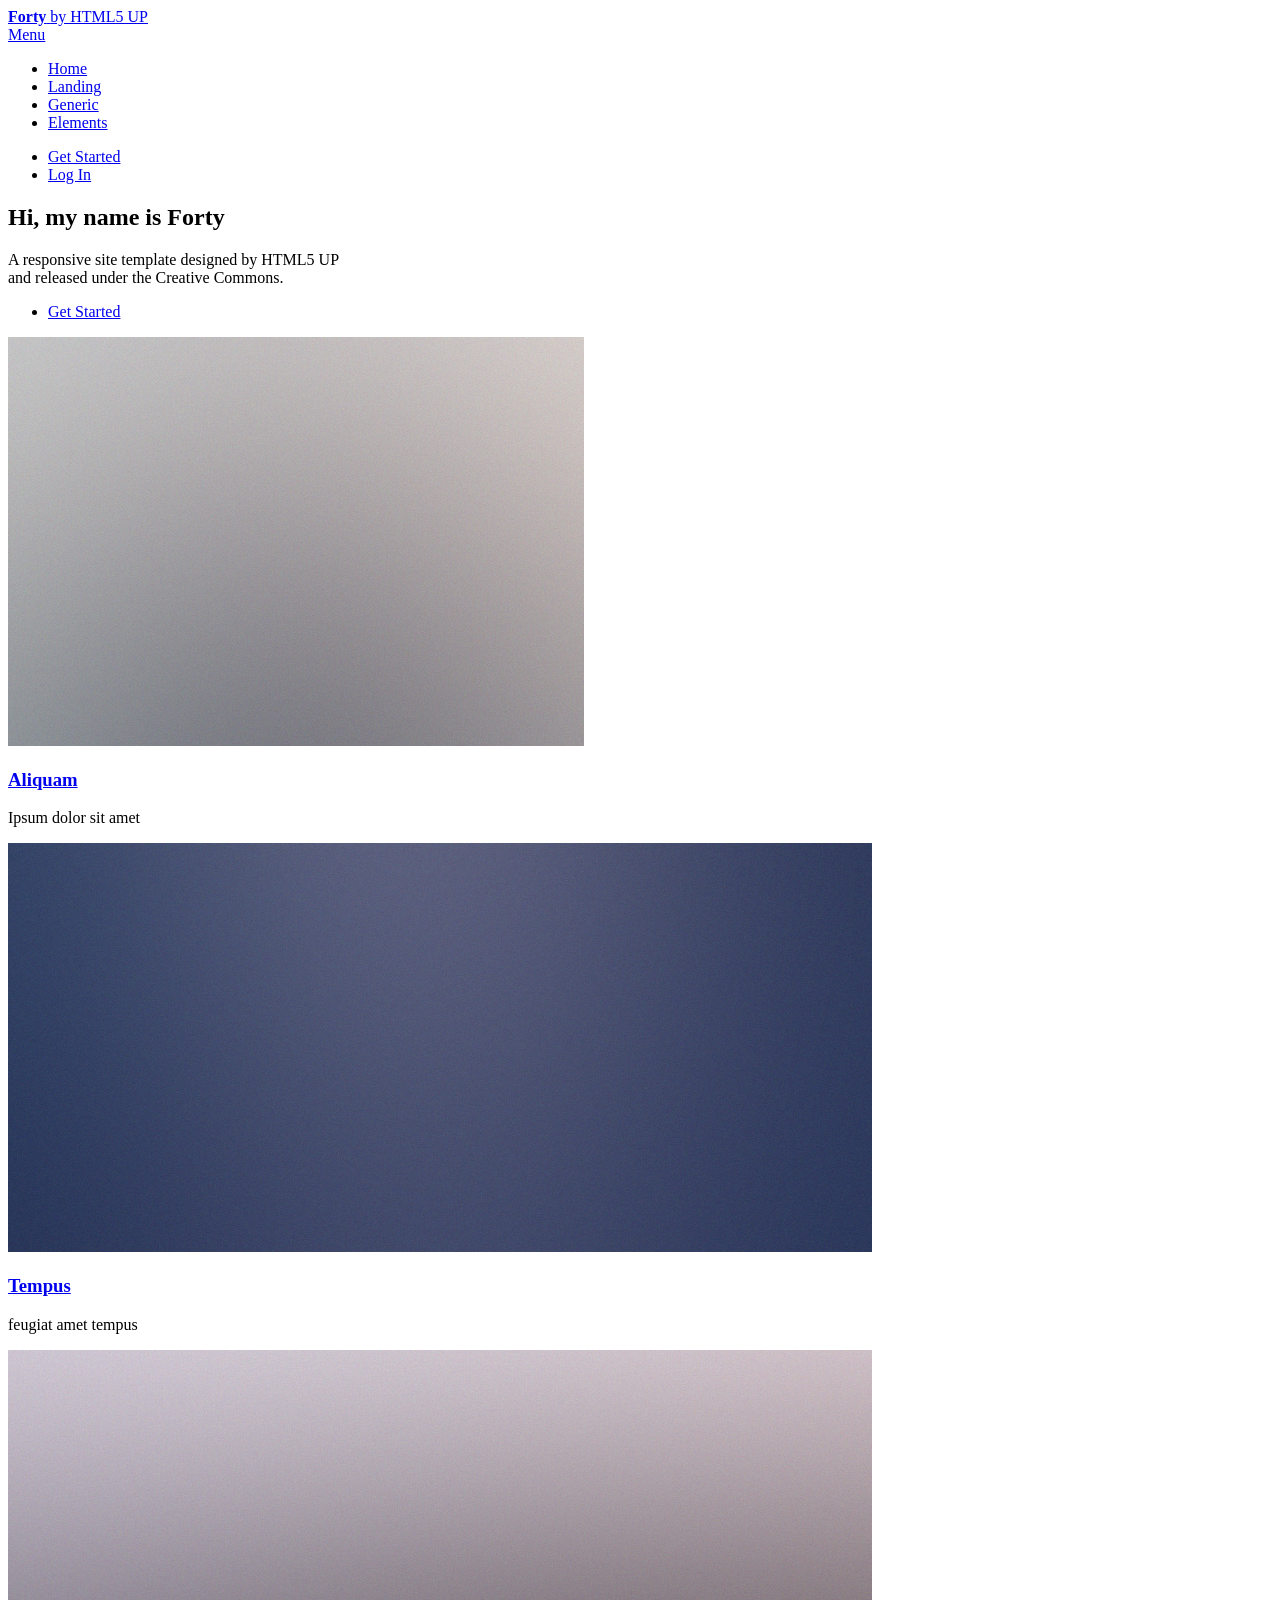
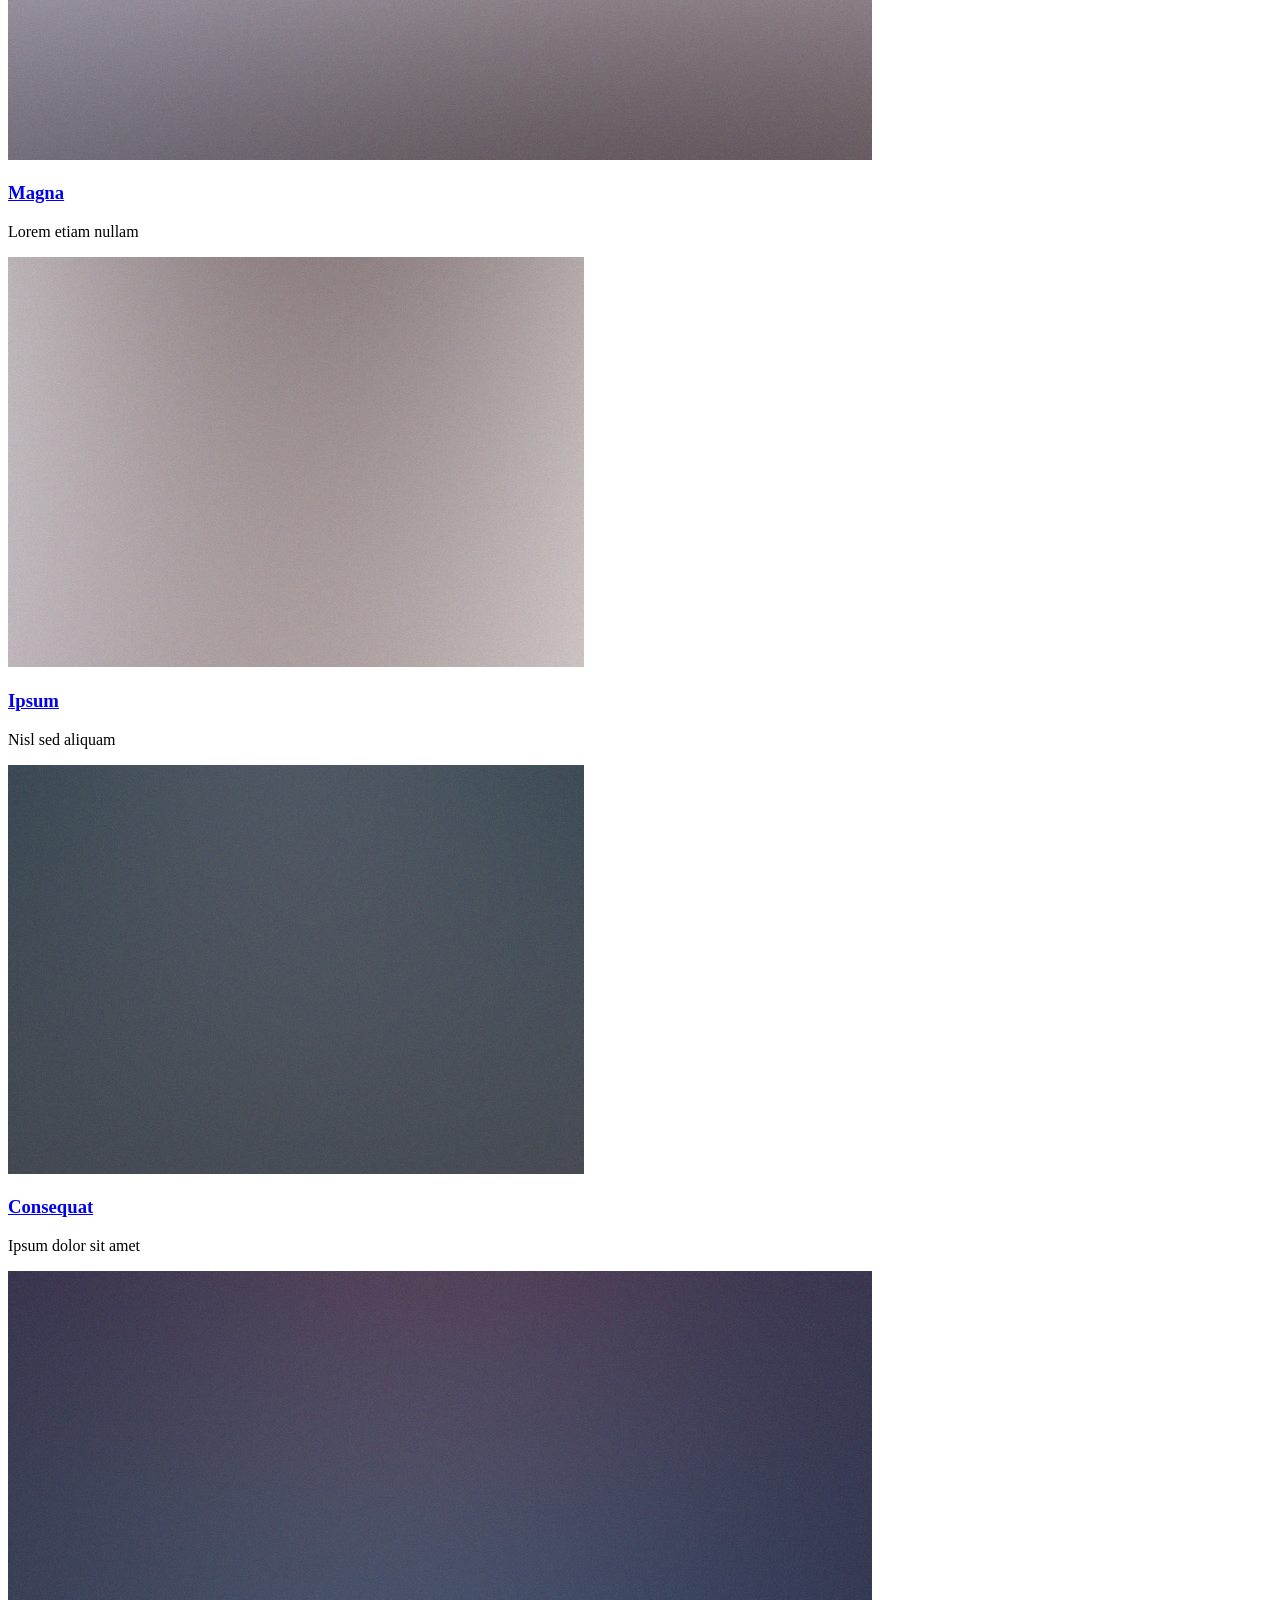
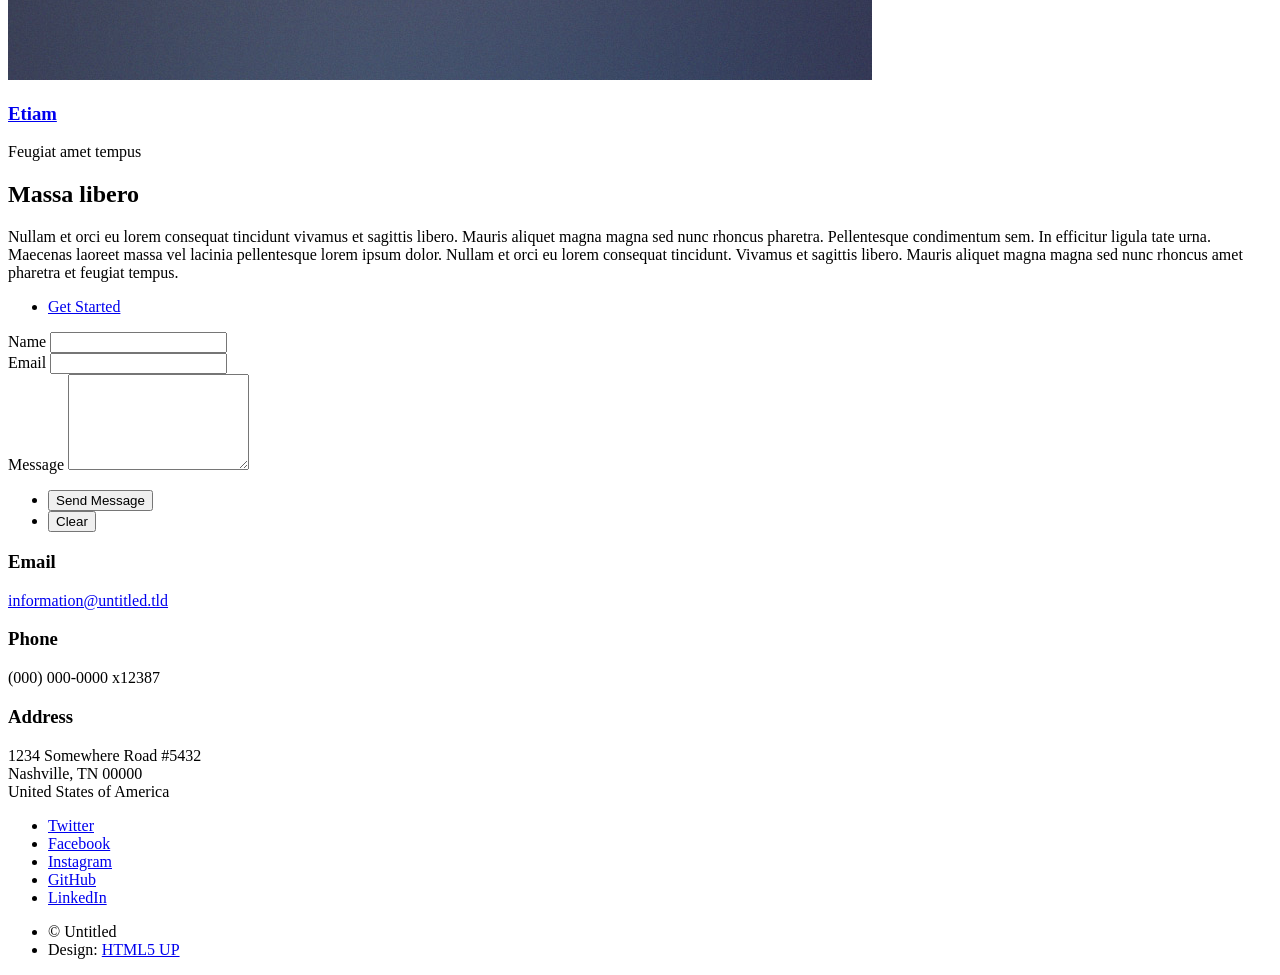
==== index.html @ 9be9d48a "first commit" ====
<!DOCTYPE HTML>
<!--
	Forty by HTML5 UP
	html5up.net | @ajlkn
	Free for personal and commercial use under the CCA 3.0 license (html5up.net/license)
-->
<html>
	<head>
		<title>Forty by HTML5 UP</title>
		<meta charset="utf-8" />
		<meta name="viewport" content="width=device-width, initial-scale=1, user-scalable=no" />
		<link rel="stylesheet" href="assets/css/main.css" />
		<noscript><link rel="stylesheet" href="assets/css/noscript.css" /></noscript>
	</head>
	<body class="is-preload">

		<!-- Wrapper -->
			<div id="wrapper">

				<!-- Header -->
					<header id="header" class="alt">
						<a href="index.html" class="logo"><strong>Forty</strong> <span>by HTML5 UP</span></a>
						<nav>
							<a href="#menu">Menu</a>
						</nav>
					</header>

				<!-- Menu -->
					<nav id="menu">
						<ul class="links">
							<li><a href="index.html">Home</a></li>
							<li><a href="landing.html">Landing</a></li>
							<li><a href="generic.html">Generic</a></li>
							<li><a href="elements.html">Elements</a></li>
						</ul>
						<ul class="actions stacked">
							<li><a href="#" class="button primary fit">Get Started</a></li>
							<li><a href="#" class="button fit">Log In</a></li>
						</ul>
					</nav>

				<!-- Banner -->
					<section id="banner" class="major">
						<div class="inner">
							<header class="major">
								<h1>Hi, my name is Forty</h1>
							</header>
							<div class="content">
								<p>A responsive site template designed by HTML5 UP<br />
								and released under the Creative Commons.</p>
								<ul class="actions">
									<li><a href="#one" class="button next scrolly">Get Started</a></li>
								</ul>
							</div>
						</div>
					</section>

				<!-- Main -->
					<div id="main">

						<!-- One -->
							<section id="one" class="tiles">
								<article>
									<span class="image">
										<img src="images/pic01.jpg" alt="" />
									</span>
									<header class="major">
										<h3><a href="landing.html" class="link">Aliquam</a></h3>
										<p>Ipsum dolor sit amet</p>
									</header>
								</article>
								<article>
									<span class="image">
										<img src="images/pic02.jpg" alt="" />
									</span>
									<header class="major">
										<h3><a href="landing.html" class="link">Tempus</a></h3>
										<p>feugiat amet tempus</p>
									</header>
								</article>
								<article>
									<span class="image">
										<img src="images/pic03.jpg" alt="" />
									</span>
									<header class="major">
										<h3><a href="landing.html" class="link">Magna</a></h3>
										<p>Lorem etiam nullam</p>
									</header>
								</article>
								<article>
									<span class="image">
										<img src="images/pic04.jpg" alt="" />
									</span>
									<header class="major">
										<h3><a href="landing.html" class="link">Ipsum</a></h3>
										<p>Nisl sed aliquam</p>
									</header>
								</article>
								<article>
									<span class="image">
										<img src="images/pic05.jpg" alt="" />
									</span>
									<header class="major">
										<h3><a href="landing.html" class="link">Consequat</a></h3>
										<p>Ipsum dolor sit amet</p>
									</header>
								</article>
								<article>
									<span class="image">
										<img src="images/pic06.jpg" alt="" />
									</span>
									<header class="major">
										<h3><a href="landing.html" class="link">Etiam</a></h3>
										<p>Feugiat amet tempus</p>
									</header>
								</article>
							</section>

						<!-- Two -->
							<section id="two">
								<div class="inner">
									<header class="major">
										<h2>Massa libero</h2>
									</header>
									<p>Nullam et orci eu lorem consequat tincidunt vivamus et sagittis libero. Mauris aliquet magna magna sed nunc rhoncus pharetra. Pellentesque condimentum sem. In efficitur ligula tate urna. Maecenas laoreet massa vel lacinia pellentesque lorem ipsum dolor. Nullam et orci eu lorem consequat tincidunt. Vivamus et sagittis libero. Mauris aliquet magna magna sed nunc rhoncus amet pharetra et feugiat tempus.</p>
									<ul class="actions">
										<li><a href="landing.html" class="button next">Get Started</a></li>
									</ul>
								</div>
							</section>

					</div>

				<!-- Contact -->
					<section id="contact">
						<div class="inner">
							<section>
								<form method="post" action="#">
									<div class="fields">
										<div class="field half">
											<label for="name">Name</label>
											<input type="text" name="name" id="name" />
										</div>
										<div class="field half">
											<label for="email">Email</label>
											<input type="text" name="email" id="email" />
										</div>
										<div class="field">
											<label for="message">Message</label>
											<textarea name="message" id="message" rows="6"></textarea>
										</div>
									</div>
									<ul class="actions">
										<li><input type="submit" value="Send Message" class="primary" /></li>
										<li><input type="reset" value="Clear" /></li>
									</ul>
								</form>
							</section>
							<section class="split">
								<section>
									<div class="contact-method">
										<span class="icon solid alt fa-envelope"></span>
										<h3>Email</h3>
										<a href="#">information@untitled.tld</a>
									</div>
								</section>
								<section>
									<div class="contact-method">
										<span class="icon solid alt fa-phone"></span>
										<h3>Phone</h3>
										<span>(000) 000-0000 x12387</span>
									</div>
								</section>
								<section>
									<div class="contact-method">
										<span class="icon solid alt fa-home"></span>
										<h3>Address</h3>
										<span>1234 Somewhere Road #5432<br />
										Nashville, TN 00000<br />
										United States of America</span>
									</div>
								</section>
							</section>
						</div>
					</section>

				<!-- Footer -->
					<footer id="footer">
						<div class="inner">
							<ul class="icons">
								<li><a href="#" class="icon brands alt fa-twitter"><span class="label">Twitter</span></a></li>
								<li><a href="#" class="icon brands alt fa-facebook-f"><span class="label">Facebook</span></a></li>
								<li><a href="#" class="icon brands alt fa-instagram"><span class="label">Instagram</span></a></li>
								<li><a href="#" class="icon brands alt fa-github"><span class="label">GitHub</span></a></li>
								<li><a href="#" class="icon brands alt fa-linkedin-in"><span class="label">LinkedIn</span></a></li>
							</ul>
							<ul class="copyright">
								<li>&copy; Untitled</li><li>Design: <a href="https://html5up.net">HTML5 UP</a></li>
							</ul>
						</div>
					</footer>

			</div>

		<!-- Scripts -->
			<script src="assets/js/jquery.min.js"></script>
			<script src="assets/js/jquery.scrolly.min.js"></script>
			<script src="assets/js/jquery.scrollex.min.js"></script>
			<script src="assets/js/browser.min.js"></script>
			<script src="assets/js/breakpoints.min.js"></script>
			<script src="assets/js/util.js"></script>
			<script src="assets/js/main.js"></script>

	</body>
</html>
---- assets/css/main.css ----
@import url(fontawesome-all.min.css);
@import url("https://fonts.googleapis.com/css?family=Source+Sans+Pro:300,300italic,600,600italic");

/*
	Forty by HTML5 UP
	html5up.net | @ajlkn
	Free for personal and commercial use under the CCA 3.0 license (html5up.net/license)
*/

html, body, div, span, applet, object,
iframe, h1, h2, h3, h4, h5, h6, p, blockquote,
pre, a, abbr, acronym, address, big, cite,
code, del, dfn, em, img, ins, kbd, q, s, samp,
small, strike, strong, sub, sup, tt, var, b,
u, i, center, dl, dt, dd, ol, ul, li, fieldset,
form, label, legend, table, caption, tbody,
tfoot, thead, tr, th, td, article, aside,
canvas, details, embed, figure, figcaption,
footer, header, hgroup, menu, nav, output, ruby,
section, summary, time, mark, audio, video {
	margin: 0;
	padding: 0;
	border: 0;
	font-size: 100%;
	font: inherit;
	vertical-align: baseline;}

article, aside, details, figcaption, figure,
footer, header, hgroup, menu, nav, section {
	display: block;}

body {
	line-height: 1;
}

ol, ul {
	list-style: none;
}

blockquote, q {
	quotes: none;
}

	blockquote:before, blockquote:after, q:before, q:after {
		content: '';
		content: none;
	}

table {
	border-collapse: collapse;
	border-spacing: 0;
}

body {
	-webkit-text-size-adjust: none;
}

mark {
	background-color: transparent;
	color: inherit;
}

input::-moz-focus-inner {
	border: 0;
	padding: 0;
}

input, select, textarea {
	-moz-appearance: none;
	-webkit-appearance: none;
	-ms-appearance: none;
	appearance: none;
}

/* Basic */

	@-ms-viewport {
		width: device-width;
	}

	body {
		-ms-overflow-style: scrollbar;
	}

	@media screen and (max-width: 480px) {

		html, body {
			min-width: 320px;
		}

	}

	html {
		box-sizing: border-box;
	}

	*, *:before, *:after {
		box-sizing: inherit;
	}

	body {
		background: #242943;
	}

		body.is-preload *, body.is-preload *:before, body.is-preload *:after {
			-moz-animation: none !important;
			-webkit-animation: none !important;
			-ms-animation: none !important;
			animation: none !important;
			-moz-transition: none !important;
			-webkit-transition: none !important;
			-ms-transition: none !important;
			transition: none !important;
		}

/* Type */

	body, input, select, textarea {
		color: #ffffff;
		font-family: "Source Sans Pro", Helvetica, sans-serif;
		font-size: 17pt;
		font-weight: 300;
		letter-spacing: 0.025em;
		line-height: 1.65;
	}

		@media screen and (max-width: 1680px) {

			body, input, select, textarea {
				font-size: 14pt;
			}

		}

		@media screen and (max-width: 1280px) {

			body, input, select, textarea {
				font-size: 12pt;
			}

		}

		@media screen and (max-width: 360px) {

			body, input, select, textarea {
				font-size: 11pt;
			}

		}

	a {
		-moz-transition: color 0.2s ease-in-out, border-bottom-color 0.2s ease-in-out;
		-webkit-transition: color 0.2s ease-in-out, border-bottom-color 0.2s ease-in-out;
		-ms-transition: color 0.2s ease-in-out, border-bottom-color 0.2s ease-in-out;
		transition: color 0.2s ease-in-out, border-bottom-color 0.2s ease-in-out;
		border-bottom: dotted 1px;
		color: inherit;
		text-decoration: none;
	}

		a:hover {
			border-bottom-color: transparent;
			color: #9bf1ff !important;
		}

		a:active {
			color: #53e3fb !important;
		}

	strong, b {
		color: #ffffff;
		font-weight: 600;
	}

	em, i {
		font-style: italic;
	}

	p {
		margin: 0 0 2em 0;
	}

	h1, h2, h3, h4, h5, h6 {
		color: #ffffff;
		font-weight: 600;
		line-height: 1.65;
		margin: 0 0 1em 0;
	}

		h1 a, h2 a, h3 a, h4 a, h5 a, h6 a {
			color: inherit;
			border-bottom: 0;
		}

	h1 {
		font-size: 2.5em;
	}

	h2 {
		font-size: 1.75em;
	}

	h3 {
		font-size: 1.35em;
	}

	h4 {
		font-size: 1.1em;
	}

	h5 {
		font-size: 0.9em;
	}

	h6 {
		font-size: 0.7em;
	}

	@media screen and (max-width: 736px) {

		h1 {
			font-size: 2em;
		}

		h2 {
			font-size: 1.5em;
		}

		h3 {
			font-size: 1.25em;
		}

	}

	sub {
		font-size: 0.8em;
		position: relative;
		top: 0.5em;
	}

	sup {
		font-size: 0.8em;
		position: relative;
		top: -0.5em;
	}

	blockquote {
		border-left: solid 4px rgba(212, 212, 255, 0.1);
		font-style: italic;
		margin: 0 0 2em 0;
		padding: 0.5em 0 0.5em 2em;
	}

	code {
		background: rgba(212, 212, 255, 0.035);
		font-family: "Courier New", monospace;
		font-size: 0.9em;
		margin: 0 0.25em;
		padding: 0.25em 0.65em;
	}

	pre {
		-webkit-overflow-scrolling: touch;
		font-family: "Courier New", monospace;
		font-size: 0.9em;
		margin: 0 0 2em 0;
	}

		pre code {
			display: block;
			line-height: 1.75;
			padding: 1em 1.5em;
			overflow-x: auto;
		}

	hr {
		border: 0;
		border-bottom: solid 1px rgba(212, 212, 255, 0.1);
		margin: 2em 0;
	}

		hr.major {
			margin: 3em 0;
		}

	.align-left {
		text-align: left;
	}

	.align-center {
		text-align: center;
	}

	.align-right {
		text-align: right;
	}

/* Row */

	.row {
		display: flex;
		flex-wrap: wrap;
		box-sizing: border-box;
		align-items: stretch;
	}

		.row > * {
			box-sizing: border-box;
		}

		.row.gtr-uniform > * > :last-child {
			margin-bottom: 0;
		}

		.row.aln-left {
			justify-content: flex-start;
		}

		.row.aln-center {
			justify-content: center;
		}

		.row.aln-right {
			justify-content: flex-end;
		}

		.row.aln-top {
			align-items: flex-start;
		}

		.row.aln-middle {
			align-items: center;
		}

		.row.aln-bottom {
			align-items: flex-end;
		}

		.row > .imp {
			order: -1;
		}

		.row > .col-1 {
			width: 8.33333%;
		}

		.row > .off-1 {
			margin-left: 8.33333%;
		}

		.row > .col-2 {
			width: 16.66667%;
		}

		.row > .off-2 {
			margin-left: 16.66667%;
		}

		.row > .col-3 {
			width: 25%;
		}

		.row > .off-3 {
			margin-left: 25%;
		}

		.row > .col-4 {
			width: 33.33333%;
		}

		.row > .off-4 {
			margin-left: 33.33333%;
		}

		.row > .col-5 {
			width: 41.66667%;
		}

		.row > .off-5 {
			margin-left: 41.66667%;
		}

		.row > .col-6 {
			width: 50%;
		}

		.row > .off-6 {
			margin-left: 50%;
		}

		.row > .col-7 {
			width: 58.33333%;
		}

		.row > .off-7 {
			margin-left: 58.33333%;
		}

		.row > .col-8 {
			width: 66.66667%;
		}

		.row > .off-8 {
			margin-left: 66.66667%;
		}

		.row > .col-9 {
			width: 75%;
		}

		.row > .off-9 {
			margin-left: 75%;
		}

		.row > .col-10 {
			width: 83.33333%;
		}

		.row > .off-10 {
			margin-left: 83.33333%;
		}

		.row > .col-11 {
			width: 91.66667%;
		}

		.row > .off-11 {
			margin-left: 91.66667%;
		}

		.row > .col-12 {
			width: 100%;
		}

		.row > .off-12 {
			margin-left: 100%;
		}

		.row.gtr-0 {
			margin-top: 0;
			margin-left: 0em;
		}

			.row.gtr-0 > * {
				padding: 0 0 0 0em;
			}

			.row.gtr-0.gtr-uniform {
				margin-top: 0em;
			}

				.row.gtr-0.gtr-uniform > * {
					padding-top: 0em;
				}

		.row.gtr-25 {
			margin-top: 0;
			margin-left: -0.5em;
		}

			.row.gtr-25 > * {
				padding: 0 0 0 0.5em;
			}

			.row.gtr-25.gtr-uniform {
				margin-top: -0.5em;
			}

				.row.gtr-25.gtr-uniform > * {
					padding-top: 0.5em;
				}

		.row.gtr-50 {
			margin-top: 0;
			margin-left: -1em;
		}

			.row.gtr-50 > * {
				padding: 0 0 0 1em;
			}

			.row.gtr-50.gtr-uniform {
				margin-top: -1em;
			}

				.row.gtr-50.gtr-uniform > * {
					padding-top: 1em;
				}

		.row {
			margin-top: 0;
			margin-left: -2em;
		}

			.row > * {
				padding: 0 0 0 2em;
			}

			.row.gtr-uniform {
				margin-top: -2em;
			}

				.row.gtr-uniform > * {
					padding-top: 2em;
				}

		.row.gtr-150 {
			margin-top: 0;
			margin-left: -3em;
		}

			.row.gtr-150 > * {
				padding: 0 0 0 3em;
			}

			.row.gtr-150.gtr-uniform {
				margin-top: -3em;
			}

				.row.gtr-150.gtr-uniform > * {
					padding-top: 3em;
				}

		.row.gtr-200 {
			margin-top: 0;
			margin-left: -4em;
		}

			.row.gtr-200 > * {
				padding: 0 0 0 4em;
			}

			.row.gtr-200.gtr-uniform {
				margin-top: -4em;
			}

				.row.gtr-200.gtr-uniform > * {
					padding-top: 4em;
				}

		@media screen and (max-width: 1680px) {

			.row {
				display: flex;
				flex-wrap: wrap;
				box-sizing: border-box;
				align-items: stretch;
			}

				.row > * {
					box-sizing: border-box;
				}

				.row.gtr-uniform > * > :last-child {
					margin-bottom: 0;
				}

				.row.aln-left {
					justify-content: flex-start;
				}

				.row.aln-center {
					justify-content: center;
				}

				.row.aln-right {
					justify-content: flex-end;
				}

				.row.aln-top {
					align-items: flex-start;
				}

				.row.aln-middle {
					align-items: center;
				}

				.row.aln-bottom {
					align-items: flex-end;
				}

				.row > .imp-xlarge {
					order: -1;
				}

				.row > .col-1-xlarge {
					width: 8.33333%;
				}

				.row > .off-1-xlarge {
					margin-left: 8.33333%;
				}

				.row > .col-2-xlarge {
					width: 16.66667%;
				}

				.row > .off-2-xlarge {
					margin-left: 16.66667%;
				}

				.row > .col-3-xlarge {
					width: 25%;
				}

				.row > .off-3-xlarge {
					margin-left: 25%;
				}

				.row > .col-4-xlarge {
					width: 33.33333%;
				}

				.row > .off-4-xlarge {
					margin-left: 33.33333%;
				}

				.row > .col-5-xlarge {
					width: 41.66667%;
				}

				.row > .off-5-xlarge {
					margin-left: 41.66667%;
				}

				.row > .col-6-xlarge {
					width: 50%;
				}

				.row > .off-6-xlarge {
					margin-left: 50%;
				}

				.row > .col-7-xlarge {
					width: 58.33333%;
				}

				.row > .off-7-xlarge {
					margin-left: 58.33333%;
				}

				.row > .col-8-xlarge {
					width: 66.66667%;
				}

				.row > .off-8-xlarge {
					margin-left: 66.66667%;
				}

				.row > .col-9-xlarge {
					width: 75%;
				}

				.row > .off-9-xlarge {
					margin-left: 75%;
				}

				.row > .col-10-xlarge {
					width: 83.33333%;
				}

				.row > .off-10-xlarge {
					margin-left: 83.33333%;
				}

				.row > .col-11-xlarge {
					width: 91.66667%;
				}

				.row > .off-11-xlarge {
					margin-left: 91.66667%;
				}

				.row > .col-12-xlarge {
					width: 100%;
				}

				.row > .off-12-xlarge {
					margin-left: 100%;
				}

				.row.gtr-0 {
					margin-top: 0;
					margin-left: 0em;
				}

					.row.gtr-0 > * {
						padding: 0 0 0 0em;
					}

					.row.gtr-0.gtr-uniform {
						margin-top: 0em;
					}

						.row.gtr-0.gtr-uniform > * {
							padding-top: 0em;
						}

				.row.gtr-25 {
					margin-top: 0;
					margin-left: -0.5em;
				}

					.row.gtr-25 > * {
						padding: 0 0 0 0.5em;
					}

					.row.gtr-25.gtr-uniform {
						margin-top: -0.5em;
					}

						.row.gtr-25.gtr-uniform > * {
							padding-top: 0.5em;
						}

				.row.gtr-50 {
					margin-top: 0;
					margin-left: -1em;
				}

					.row.gtr-50 > * {
						padding: 0 0 0 1em;
					}

					.row.gtr-50.gtr-uniform {
						margin-top: -1em;
					}

						.row.gtr-50.gtr-uniform > * {
							padding-top: 1em;
						}

				.row {
					margin-top: 0;
					margin-left: -2em;
				}

					.row > * {
						padding: 0 0 0 2em;
					}

					.row.gtr-uniform {
						margin-top: -2em;
					}

						.row.gtr-uniform > * {
							padding-top: 2em;
						}

				.row.gtr-150 {
					margin-top: 0;
					margin-left: -3em;
				}

					.row.gtr-150 > * {
						padding: 0 0 0 3em;
					}

					.row.gtr-150.gtr-uniform {
						margin-top: -3em;
					}

						.row.gtr-150.gtr-uniform > * {
							padding-top: 3em;
						}

				.row.gtr-200 {
					margin-top: 0;
					margin-left: -4em;
				}

					.row.gtr-200 > * {
						padding: 0 0 0 4em;
					}

					.row.gtr-200.gtr-uniform {
						margin-top: -4em;
					}

						.row.gtr-200.gtr-uniform > * {
							padding-top: 4em;
						}

		}

		@media screen and (max-width: 1280px) {

			.row {
				display: flex;
				flex-wrap: wrap;
				box-sizing: border-box;
				align-items: stretch;
			}

				.row > * {
					box-sizing: border-box;
				}

				.row.gtr-uniform > * > :last-child {
					margin-bottom: 0;
				}

				.row.aln-left {
					justify-content: flex-start;
				}

				.row.aln-center {
					justify-content: center;
				}

				.row.aln-right {
					justify-content: flex-end;
				}

				.row.aln-top {
					align-items: flex-start;
				}

				.row.aln-middle {
					align-items: center;
				}

				.row.aln-bottom {
					align-items: flex-end;
				}

				.row > .imp-large {
					order: -1;
				}

				.row > .col-1-large {
					width: 8.33333%;
				}

				.row > .off-1-large {
					margin-left: 8.33333%;
				}

				.row > .col-2-large {
					width: 16.66667%;
				}

				.row > .off-2-large {
					margin-left: 16.66667%;
				}

				.row > .col-3-large {
					width: 25%;
				}

				.row > .off-3-large {
					margin-left: 25%;
				}

				.row > .col-4-large {
					width: 33.33333%;
				}

				.row > .off-4-large {
					margin-left: 33.33333%;
				}

				.row > .col-5-large {
					width: 41.66667%;
				}

				.row > .off-5-large {
					margin-left: 41.66667%;
				}

				.row > .col-6-large {
					width: 50%;
				}

				.row > .off-6-large {
					margin-left: 50%;
				}

				.row > .col-7-large {
					width: 58.33333%;
				}

				.row > .off-7-large {
					margin-left: 58.33333%;
				}

				.row > .col-8-large {
					width: 66.66667%;
				}

				.row > .off-8-large {
					margin-left: 66.66667%;
				}

				.row > .col-9-large {
					width: 75%;
				}

				.row > .off-9-large {
					margin-left: 75%;
				}

				.row > .col-10-large {
					width: 83.33333%;
				}

				.row > .off-10-large {
					margin-left: 83.33333%;
				}

				.row > .col-11-large {
					width: 91.66667%;
				}

				.row > .off-11-large {
					margin-left: 91.66667%;
				}

				.row > .col-12-large {
					width: 100%;
				}

				.row > .off-12-large {
					margin-left: 100%;
				}

				.row.gtr-0 {
					margin-top: 0;
					margin-left: 0em;
				}

					.row.gtr-0 > * {
						padding: 0 0 0 0em;
					}

					.row.gtr-0.gtr-uniform {
						margin-top: 0em;
					}

						.row.gtr-0.gtr-uniform > * {
							padding-top: 0em;
						}

				.row.gtr-25 {
					margin-top: 0;
					margin-left: -0.375em;
				}

					.row.gtr-25 > * {
						padding: 0 0 0 0.375em;
					}

					.row.gtr-25.gtr-uniform {
						margin-top: -0.375em;
					}

						.row.gtr-25.gtr-uniform > * {
							padding-top: 0.375em;
						}

				.row.gtr-50 {
					margin-top: 0;
					margin-left: -0.75em;
				}

					.row.gtr-50 > * {
						padding: 0 0 0 0.75em;
					}

					.row.gtr-50.gtr-uniform {
						margin-top: -0.75em;
					}

						.row.gtr-50.gtr-uniform > * {
							padding-top: 0.75em;
						}

				.row {
					margin-top: 0;
					margin-left: -1.5em;
				}

					.row > * {
						padding: 0 0 0 1.5em;
					}

					.row.gtr-uniform {
						margin-top: -1.5em;
					}

						.row.gtr-uniform > * {
							padding-top: 1.5em;
						}

				.row.gtr-150 {
					margin-top: 0;
					margin-left: -2.25em;
				}

					.row.gtr-150 > * {
						padding: 0 0 0 2.25em;
					}

					.row.gtr-150.gtr-uniform {
						margin-top: -2.25em;
					}

						.row.gtr-150.gtr-uniform > * {
							padding-top: 2.25em;
						}

				.row.gtr-200 {
					margin-top: 0;
					margin-left: -3em;
				}

					.row.gtr-200 > * {
						padding: 0 0 0 3em;
					}

					.row.gtr-200.gtr-uniform {
						margin-top: -3em;
					}

						.row.gtr-200.gtr-uniform > * {
							padding-top: 3em;
						}

		}

		@media screen and (max-width: 980px) {

			.row {
				display: flex;
				flex-wrap: wrap;
				box-sizing: border-box;
				align-items: stretch;
			}

				.row > * {
					box-sizing: border-box;
				}

				.row.gtr-uniform > * > :last-child {
					margin-bottom: 0;
				}

				.row.aln-left {
					justify-content: flex-start;
				}

				.row.aln-center {
					justify-content: center;
				}

				.row.aln-right {
					justify-content: flex-end;
				}

				.row.aln-top {
					align-items: flex-start;
				}

				.row.aln-middle {
					align-items: center;
				}

				.row.aln-bottom {
					align-items: flex-end;
				}

				.row > .imp-medium {
					order: -1;
				}

				.row > .col-1-medium {
					width: 8.33333%;
				}

				.row > .off-1-medium {
					margin-left: 8.33333%;
				}

				.row > .col-2-medium {
					width: 16.66667%;
				}

				.row > .off-2-medium {
					margin-left: 16.66667%;
				}

				.row > .col-3-medium {
					width: 25%;
				}

				.row > .off-3-medium {
					margin-left: 25%;
				}

				.row > .col-4-medium {
					width: 33.33333%;
				}

				.row > .off-4-medium {
					margin-left: 33.33333%;
				}

				.row > .col-5-medium {
					width: 41.66667%;
				}

				.row > .off-5-medium {
					margin-left: 41.66667%;
				}

				.row > .col-6-medium {
					width: 50%;
				}

				.row > .off-6-medium {
					margin-left: 50%;
				}

				.row > .col-7-medium {
					width: 58.33333%;
				}

				.row > .off-7-medium {
					margin-left: 58.33333%;
				}

				.row > .col-8-medium {
					width: 66.66667%;
				}

				.row > .off-8-medium {
					margin-left: 66.66667%;
				}

				.row > .col-9-medium {
					width: 75%;
				}

				.row > .off-9-medium {
					margin-left: 75%;
				}

				.row > .col-10-medium {
					width: 83.33333%;
				}

				.row > .off-10-medium {
					margin-left: 83.33333%;
				}

				.row > .col-11-medium {
					width: 91.66667%;
				}

				.row > .off-11-medium {
					margin-left: 91.66667%;
				}

				.row > .col-12-medium {
					width: 100%;
				}

				.row > .off-12-medium {
					margin-left: 100%;
				}

				.row.gtr-0 {
					margin-top: 0;
					margin-left: 0em;
				}

					.row.gtr-0 > * {
						padding: 0 0 0 0em;
					}

					.row.gtr-0.gtr-uniform {
						margin-top: 0em;
					}

						.row.gtr-0.gtr-uniform > * {
							padding-top: 0em;
						}

				.row.gtr-25 {
					margin-top: 0;
					margin-left: -0.375em;
				}

					.row.gtr-25 > * {
						padding: 0 0 0 0.375em;
					}

					.row.gtr-25.gtr-uniform {
						margin-top: -0.375em;
					}

						.row.gtr-25.gtr-uniform > * {
							padding-top: 0.375em;
						}

				.row.gtr-50 {
					margin-top: 0;
					margin-left: -0.75em;
				}

					.row.gtr-50 > * {
						padding: 0 0 0 0.75em;
					}

					.row.gtr-50.gtr-uniform {
						margin-top: -0.75em;
					}

						.row.gtr-50.gtr-uniform > * {
							padding-top: 0.75em;
						}

				.row {
					margin-top: 0;
					margin-left: -1.5em;
				}

					.row > * {
						padding: 0 0 0 1.5em;
					}

					.row.gtr-uniform {
						margin-top: -1.5em;
					}

						.row.gtr-uniform > * {
							padding-top: 1.5em;
						}

				.row.gtr-150 {
					margin-top: 0;
					margin-left: -2.25em;
				}

					.row.gtr-150 > * {
						padding: 0 0 0 2.25em;
					}

					.row.gtr-150.gtr-uniform {
						margin-top: -2.25em;
					}

						.row.gtr-150.gtr-uniform > * {
							padding-top: 2.25em;
						}

				.row.gtr-200 {
					margin-top: 0;
					margin-left: -3em;
				}

					.row.gtr-200 > * {
						padding: 0 0 0 3em;
					}

					.row.gtr-200.gtr-uniform {
						margin-top: -3em;
					}

						.row.gtr-200.gtr-uniform > * {
							padding-top: 3em;
						}

		}

		@media screen and (max-width: 736px) {

			.row {
				display: flex;
				flex-wrap: wrap;
				box-sizing: border-box;
				align-items: stretch;
			}

				.row > * {
					box-sizing: border-box;
				}

				.row.gtr-uniform > * > :last-child {
					margin-bottom: 0;
				}

				.row.aln-left {
					justify-content: flex-start;
				}

				.row.aln-center {
					justify-content: center;
				}

				.row.aln-right {
					justify-content: flex-end;
				}

				.row.aln-top {
					align-items: flex-start;
				}

				.row.aln-middle {
					align-items: center;
				}

				.row.aln-bottom {
					align-items: flex-end;
				}

				.row > .imp-small {
					order: -1;
				}

				.row > .col-1-small {
					width: 8.33333%;
				}

				.row > .off-1-small {
					margin-left: 8.33333%;
				}

				.row > .col-2-small {
					width: 16.66667%;
				}

				.row > .off-2-small {
					margin-left: 16.66667%;
				}

				.row > .col-3-small {
					width: 25%;
				}

				.row > .off-3-small {
					margin-left: 25%;
				}

				.row > .col-4-small {
					width: 33.33333%;
				}

				.row > .off-4-small {
					margin-left: 33.33333%;
				}

				.row > .col-5-small {
					width: 41.66667%;
				}

				.row > .off-5-small {
					margin-left: 41.66667%;
				}

				.row > .col-6-small {
					width: 50%;
				}

				.row > .off-6-small {
					margin-left: 50%;
				}

				.row > .col-7-small {
					width: 58.33333%;
				}

				.row > .off-7-small {
					margin-left: 58.33333%;
				}

				.row > .col-8-small {
					width: 66.66667%;
				}

				.row > .off-8-small {
					margin-left: 66.66667%;
				}

				.row > .col-9-small {
					width: 75%;
				}

				.row > .off-9-small {
					margin-left: 75%;
				}

				.row > .col-10-small {
					width: 83.33333%;
				}

				.row > .off-10-small {
					margin-left: 83.33333%;
				}

				.row > .col-11-small {
					width: 91.66667%;
				}

				.row > .off-11-small {
					margin-left: 91.66667%;
				}

				.row > .col-12-small {
					width: 100%;
				}

				.row > .off-12-small {
					margin-left: 100%;
				}

				.row.gtr-0 {
					margin-top: 0;
					margin-left: 0em;
				}

					.row.gtr-0 > * {
						padding: 0 0 0 0em;
					}

					.row.gtr-0.gtr-uniform {
						margin-top: 0em;
					}

						.row.gtr-0.gtr-uniform > * {
							padding-top: 0em;
						}

				.row.gtr-25 {
					margin-top: 0;
					margin-left: -0.3125em;
				}

					.row.gtr-25 > * {
						padding: 0 0 0 0.3125em;
					}

					.row.gtr-25.gtr-uniform {
						margin-top: -0.3125em;
					}

						.row.gtr-25.gtr-uniform > * {
							padding-top: 0.3125em;
						}

				.row.gtr-50 {
					margin-top: 0;
					margin-left: -0.625em;
				}

					.row.gtr-50 > * {
						padding: 0 0 0 0.625em;
					}

					.row.gtr-50.gtr-uniform {
						margin-top: -0.625em;
					}

						.row.gtr-50.gtr-uniform > * {
							padding-top: 0.625em;
						}

				.row {
					margin-top: 0;
					margin-left: -1.25em;
				}

					.row > * {
						padding: 0 0 0 1.25em;
					}

					.row.gtr-uniform {
						margin-top: -1.25em;
					}

						.row.gtr-uniform > * {
							padding-top: 1.25em;
						}

				.row.gtr-150 {
					margin-top: 0;
					margin-left: -1.875em;
				}

					.row.gtr-150 > * {
						padding: 0 0 0 1.875em;
					}

					.row.gtr-150.gtr-uniform {
						margin-top: -1.875em;
					}

						.row.gtr-150.gtr-uniform > * {
							padding-top: 1.875em;
						}

				.row.gtr-200 {
					margin-top: 0;
					margin-left: -2.5em;
				}

					.row.gtr-200 > * {
						padding: 0 0 0 2.5em;
					}

					.row.gtr-200.gtr-uniform {
						margin-top: -2.5em;
					}

						.row.gtr-200.gtr-uniform > * {
							padding-top: 2.5em;
						}

		}

		@media screen and (max-width: 480px) {

			.row {
				display: flex;
				flex-wrap: wrap;
				box-sizing: border-box;
				align-items: stretch;
			}

				.row > * {
					box-sizing: border-box;
				}

				.row.gtr-uniform > * > :last-child {
					margin-bottom: 0;
				}

				.row.aln-left {
					justify-content: flex-start;
				}

				.row.aln-center {
					justify-content: center;
				}

				.row.aln-right {
					justify-content: flex-end;
				}

				.row.aln-top {
					align-items: flex-start;
				}

				.row.aln-middle {
					align-items: center;
				}

				.row.aln-bottom {
					align-items: flex-end;
				}

				.row > .imp-xsmall {
					order: -1;
				}

				.row > .col-1-xsmall {
					width: 8.33333%;
				}

				.row > .off-1-xsmall {
					margin-left: 8.33333%;
				}

				.row > .col-2-xsmall {
					width: 16.66667%;
				}

				.row > .off-2-xsmall {
					margin-left: 16.66667%;
				}

				.row > .col-3-xsmall {
					width: 25%;
				}

				.row > .off-3-xsmall {
					margin-left: 25%;
				}

				.row > .col-4-xsmall {
					width: 33.33333%;
				}

				.row > .off-4-xsmall {
					margin-left: 33.33333%;
				}

				.row > .col-5-xsmall {
					width: 41.66667%;
				}

				.row > .off-5-xsmall {
					margin-left: 41.66667%;
				}

				.row > .col-6-xsmall {
					width: 50%;
				}

				.row > .off-6-xsmall {
					margin-left: 50%;
				}

				.row > .col-7-xsmall {
					width: 58.33333%;
				}

				.row > .off-7-xsmall {
					margin-left: 58.33333%;
				}

				.row > .col-8-xsmall {
					width: 66.66667%;
				}

				.row > .off-8-xsmall {
					margin-left: 66.66667%;
				}

				.row > .col-9-xsmall {
					width: 75%;
				}

				.row > .off-9-xsmall {
					margin-left: 75%;
				}

				.row > .col-10-xsmall {
					width: 83.33333%;
				}

				.row > .off-10-xsmall {
					margin-left: 83.33333%;
				}

				.row > .col-11-xsmall {
					width: 91.66667%;
				}

				.row > .off-11-xsmall {
					margin-left: 91.66667%;
				}

				.row > .col-12-xsmall {
					width: 100%;
				}

				.row > .off-12-xsmall {
					margin-left: 100%;
				}

				.row.gtr-0 {
					margin-top: 0;
					margin-left: 0em;
				}

					.row.gtr-0 > * {
						padding: 0 0 0 0em;
					}

					.row.gtr-0.gtr-uniform {
						margin-top: 0em;
					}

						.row.gtr-0.gtr-uniform > * {
							padding-top: 0em;
						}

				.row.gtr-25 {
					margin-top: 0;
					margin-left: -0.3125em;
				}

					.row.gtr-25 > * {
						padding: 0 0 0 0.3125em;
					}

					.row.gtr-25.gtr-uniform {
						margin-top: -0.3125em;
					}

						.row.gtr-25.gtr-uniform > * {
							padding-top: 0.3125em;
						}

				.row.gtr-50 {
					margin-top: 0;
					margin-left: -0.625em;
				}

					.row.gtr-50 > * {
						padding: 0 0 0 0.625em;
					}

					.row.gtr-50.gtr-uniform {
						margin-top: -0.625em;
					}

						.row.gtr-50.gtr-uniform > * {
							padding-top: 0.625em;
						}

				.row {
					margin-top: 0;
					margin-left: -1.25em;
				}

					.row > * {
						padding: 0 0 0 1.25em;
					}

					.row.gtr-uniform {
						margin-top: -1.25em;
					}

						.row.gtr-uniform > * {
							padding-top: 1.25em;
						}

				.row.gtr-150 {
					margin-top: 0;
					margin-left: -1.875em;
				}

					.row.gtr-150 > * {
						padding: 0 0 0 1.875em;
					}

					.row.gtr-150.gtr-uniform {
						margin-top: -1.875em;
					}

						.row.gtr-150.gtr-uniform > * {
							padding-top: 1.875em;
						}

				.row.gtr-200 {
					margin-top: 0;
					margin-left: -2.5em;
				}

					.row.gtr-200 > * {
						padding: 0 0 0 2.5em;
					}

					.row.gtr-200.gtr-uniform {
						margin-top: -2.5em;
					}

						.row.gtr-200.gtr-uniform > * {
							padding-top: 2.5em;
						}

		}

/* Section/Article */

	section.special, article.special {
		text-align: center;
	}

	header.major {
		width: -moz-max-content;
		width: -webkit-max-content;
		width: -ms-max-content;
		width: max-content;
		margin-bottom: 2em;
	}

		header.major > :first-child {
			margin-bottom: 0;
			width: calc(100% + 0.5em);
		}

			header.major > :first-child:after {
				content: '';
				background-color: #ffffff;
				display: block;
				height: 2px;
				margin: 0.325em 0 0.5em 0;
				width: 100%;
			}

		header.major > p {
			font-size: 0.7em;
			font-weight: 600;
			letter-spacing: 0.25em;
			margin-bottom: 0;
			text-transform: uppercase;
		}

		body.is-ie header.major > :first-child:after {
			max-width: 9em;
		}

		body.is-ie header.major > h1:after {
			max-width: 100% !important;
		}

	@media screen and (max-width: 736px) {

		header.major > p br {
			display: none;
		}

	}

/* Form */

	form {
		margin: 0 0 2em 0;
	}

		form > :last-child {
			margin-bottom: 0;
		}

		form > .fields {
			display: -moz-flex;
			display: -webkit-flex;
			display: -ms-flex;
			display: flex;
			-moz-flex-wrap: wrap;
			-webkit-flex-wrap: wrap;
			-ms-flex-wrap: wrap;
			flex-wrap: wrap;
			width: calc(100% + 3em);
			margin: -1.5em 0 2em -1.5em;
		}

			form > .fields > .field {
				-moz-flex-grow: 0;
				-webkit-flex-grow: 0;
				-ms-flex-grow: 0;
				flex-grow: 0;
				-moz-flex-shrink: 0;
				-webkit-flex-shrink: 0;
				-ms-flex-shrink: 0;
				flex-shrink: 0;
				padding: 1.5em 0 0 1.5em;
				width: calc(100% - 1.5em);
			}

				form > .fields > .field.half {
					width: calc(50% - 0.75em);
				}

				form > .fields > .field.third {
					width: calc(100%/3 - 0.5em);
				}

				form > .fields > .field.quarter {
					width: calc(25% - 0.375em);
				}

		@media screen and (max-width: 480px) {

			form > .fields {
				width: calc(100% + 3em);
				margin: -1.5em 0 2em -1.5em;
			}

				form > .fields > .field {
					padding: 1.5em 0 0 1.5em;
					width: calc(100% - 1.5em);
				}

					form > .fields > .field.half {
						width: calc(100% - 1.5em);
					}

					form > .fields > .field.third {
						width: calc(100% - 1.5em);
					}

					form > .fields > .field.quarter {
						width: calc(100% - 1.5em);
					}

		}

	label {
		color: #ffffff;
		display: block;
		font-size: 0.8em;
		font-weight: 600;
		letter-spacing: 0.25em;
		margin: 0 0 1em 0;
		text-transform: uppercase;
	}

	input[type="text"],
	input[type="password"],
	input[type="email"],
	input[type="tel"],
	input[type="search"],
	input[type="url"],
	select,
	textarea {
		-moz-appearance: none;
		-webkit-appearance: none;
		-ms-appearance: none;
		appearance: none;
		background: rgba(212, 212, 255, 0.035);
		border: none;
		border-radius: 0;
		color: inherit;
		display: block;
		outline: 0;
		padding: 0 1em;
		text-decoration: none;
		width: 100%;
	}

		input[type="text"]:invalid,
		input[type="password"]:invalid,
		input[type="email"]:invalid,
		input[type="tel"]:invalid,
		input[type="search"]:invalid,
		input[type="url"]:invalid,
		select:invalid,
		textarea:invalid {
			box-shadow: none;
		}

		input[type="text"]:focus,
		input[type="password"]:focus,
		input[type="email"]:focus,
		input[type="tel"]:focus,
		input[type="search"]:focus,
		input[type="url"]:focus,
		select:focus,
		textarea:focus {
			border-color: #9bf1ff;
			box-shadow: 0 0 0 2px #9bf1ff;
		}

	select {
		background-image: url("data:image/svg+xml;charset=utf8,%3Csvg xmlns='http://www.w3.org/2000/svg' width='40' height='40' preserveAspectRatio='none' viewBox='0 0 40 40'%3E%3Cpath d='M9.4,12.3l10.4,10.4l10.4-10.4c0.2-0.2,0.5-0.4,0.9-0.4c0.3,0,0.6,0.1,0.9,0.4l3.3,3.3c0.2,0.2,0.4,0.5,0.4,0.9 c0,0.4-0.1,0.6-0.4,0.9L20.7,31.9c-0.2,0.2-0.5,0.4-0.9,0.4c-0.3,0-0.6-0.1-0.9-0.4L4.3,17.3c-0.2-0.2-0.4-0.5-0.4-0.9 c0-0.4,0.1-0.6,0.4-0.9l3.3-3.3c0.2-0.2,0.5-0.4,0.9-0.4S9.1,12.1,9.4,12.3z' fill='rgba(212, 212, 255, 0.1)' /%3E%3C/svg%3E");
		background-size: 1.25rem;
		background-repeat: no-repeat;
		background-position: calc(100% - 1rem) center;
		height: 2.75em;
		padding-right: 2.75em;
		text-overflow: ellipsis;
	}

		select option {
			color: #ffffff;
			background: #242943;
		}

		select:focus::-ms-value {
			background-color: transparent;
		}

		select::-ms-expand {
			display: none;
		}

	input[type="text"],
	input[type="password"],
	input[type="email"],
	input[type="tel"],
	input[type="search"],
	input[type="url"],
	select {
		height: 2.75em;
	}

	textarea {
		padding: 0.75em 1em;
	}

	input[type="checkbox"],
	input[type="radio"] {
		-moz-appearance: none;
		-webkit-appearance: none;
		-ms-appearance: none;
		appearance: none;
		display: block;
		float: left;
		margin-right: -2em;
		opacity: 0;
		width: 1em;
		z-index: -1;
	}

		input[type="checkbox"] + label,
		input[type="radio"] + label {
			text-decoration: none;
			color: #ffffff;
			cursor: pointer;
			display: inline-block;
			font-weight: 300;
			padding-left: 2.65em;
			padding-right: 0.75em;
			position: relative;
		}

			input[type="checkbox"] + label:before,
			input[type="radio"] + label:before {
				-moz-osx-font-smoothing: grayscale;
				-webkit-font-smoothing: antialiased;
				display: inline-block;
				font-style: normal;
				font-variant: normal;
				text-rendering: auto;
				line-height: 1;
				text-transform: none !important;
				font-family: 'Font Awesome 5 Free';
				font-weight: 900;
			}

			input[type="checkbox"] + label:before,
			input[type="radio"] + label:before {
				background: rgba(212, 212, 255, 0.035);
				content: '';
				display: inline-block;
				font-size: 0.8em;
				height: 2.0625em;
				left: 0;
				letter-spacing: 0;
				line-height: 2.0625em;
				position: absolute;
				text-align: center;
				top: 0;
				width: 2.0625em;
			}

		input[type="checkbox"]:checked + label:before,
		input[type="radio"]:checked + label:before {
			background: #ffffff;
			border-color: #9bf1ff;
			content: '\f00c';
			color: #242943;
		}

		input[type="checkbox"]:focus + label:before,
		input[type="radio"]:focus + label:before {
			box-shadow: 0 0 0 2px #9bf1ff;
		}

	input[type="radio"] + label:before {
		border-radius: 100%;
	}

	::-webkit-input-placeholder {
		color: rgba(244, 244, 255, 0.2) !important;
		opacity: 1.0;
	}

	:-moz-placeholder {
		color: rgba(244, 244, 255, 0.2) !important;
		opacity: 1.0;
	}

	::-moz-placeholder {
		color: rgba(244, 244, 255, 0.2) !important;
		opacity: 1.0;
	}

	:-ms-input-placeholder {
		color: rgba(244, 244, 255, 0.2) !important;
		opacity: 1.0;
	}

/* Box */

	.box {
		border: solid 1px rgba(212, 212, 255, 0.1);
		margin-bottom: 2em;
		padding: 1.5em;
	}

		.box > :last-child,
		.box > :last-child > :last-child,
		.box > :last-child > :last-child > :last-child {
			margin-bottom: 0;
		}

		.box.alt {
			border: 0;
			border-radius: 0;
			padding: 0;
		}

/* Icon */

	.icon {
		text-decoration: none;
		border-bottom: none;
		position: relative;
	}

		.icon:before {
			-moz-osx-font-smoothing: grayscale;
			-webkit-font-smoothing: antialiased;
			display: inline-block;
			font-style: normal;
			font-variant: normal;
			text-rendering: auto;
			line-height: 1;
			text-transform: none !important;
			font-family: 'Font Awesome 5 Free';
			font-weight: 400;
		}

		.icon > .label {
			display: none;
		}

		.icon:before {
			line-height: inherit;
		}

		.icon.solid:before {
			font-weight: 900;
		}

		.icon.brands:before {
			font-family: 'Font Awesome 5 Brands';
		}

		.icon.alt:before {
			background-color: #ffffff;
			border-radius: 100%;
			color: #242943;
			display: inline-block;
			height: 2em;
			line-height: 2em;
			text-align: center;
			width: 2em;
		}

	a.icon.alt:before {
		-moz-transition: background-color 0.2s ease-in-out;
		-webkit-transition: background-color 0.2s ease-in-out;
		-ms-transition: background-color 0.2s ease-in-out;
		transition: background-color 0.2s ease-in-out;
	}

	a.icon.alt:hover:before {
		background-color: #6fc3df;
	}

	a.icon.alt:active:before {
		background-color: #37a6cb;
	}

/* Image */

	.image {
		border: 0;
		display: inline-block;
		position: relative;
	}

		.image img {
			display: block;
		}

		.image.left, .image.right {
			max-width: 30%;
		}

			.image.left img, .image.right img {
				width: 100%;
			}

		.image.left {
			float: left;
			margin: 0 1.5em 1.25em 0;
			top: 0.25em;
		}

		.image.right {
			float: right;
			margin: 0 0 1.25em 1.5em;
			top: 0.25em;
		}

		.image.fit {
			display: block;
			margin: 0 0 2em 0;
			width: 100%;
		}

			.image.fit img {
				width: 100%;
			}

		.image.main {
			display: block;
			margin: 2.5em 0;
			width: 100%;
		}

			.image.main img {
				width: 100%;
			}

			@media screen and (max-width: 736px) {

				.image.main {
					margin: 1.5em 0;
				}

			}

/* List */

	ol {
		list-style: decimal;
		margin: 0 0 2em 0;
		padding-left: 1.25em;
	}

		ol li {
			padding-left: 0.25em;
		}

	ul {
		list-style: disc;
		margin: 0 0 2em 0;
		padding-left: 1em;
	}

		ul li {
			padding-left: 0.5em;
		}

		ul.alt {
			list-style: none;
			padding-left: 0;
		}

			ul.alt li {
				border-top: solid 1px rgba(212, 212, 255, 0.1);
				padding: 0.5em 0;
			}

				ul.alt li:first-child {
					border-top: 0;
					padding-top: 0;
				}

	dl {
		margin: 0 0 2em 0;
	}

		dl dt {
			display: block;
			font-weight: 600;
			margin: 0 0 1em 0;
		}

		dl dd {
			margin-left: 2em;
		}

/* Actions */

	ul.actions {
		display: -moz-flex;
		display: -webkit-flex;
		display: -ms-flex;
		display: flex;
		cursor: default;
		list-style: none;
		margin-left: -1em;
		padding-left: 0;
	}

		ul.actions li {
			padding: 0 0 0 1em;
			vertical-align: middle;
		}

		ul.actions.special {
			-moz-justify-content: center;
			-webkit-justify-content: center;
			-ms-justify-content: center;
			justify-content: center;
			width: 100%;
			margin-left: 0;
		}

			ul.actions.special li:first-child {
				padding-left: 0;
			}

		ul.actions.stacked {
			-moz-flex-direction: column;
			-webkit-flex-direction: column;
			-ms-flex-direction: column;
			flex-direction: column;
			margin-left: 0;
		}

			ul.actions.stacked li {
				padding: 1.3em 0 0 0;
			}

				ul.actions.stacked li:first-child {
					padding-top: 0;
				}

		ul.actions.fit {
			width: calc(100% + 1em);
		}

			ul.actions.fit li {
				-moz-flex-grow: 1;
				-webkit-flex-grow: 1;
				-ms-flex-grow: 1;
				flex-grow: 1;
				-moz-flex-shrink: 1;
				-webkit-flex-shrink: 1;
				-ms-flex-shrink: 1;
				flex-shrink: 1;
				width: 100%;
			}

				ul.actions.fit li > * {
					width: 100%;
				}

			ul.actions.fit.stacked {
				width: 100%;
			}

/* Icons */

	ul.icons {
		cursor: default;
		list-style: none;
		padding-left: 0;
	}

		ul.icons li {
			display: inline-block;
			padding: 0 1em 0 0;
		}

			ul.icons li:last-child {
				padding-right: 0;
			}

		@media screen and (max-width: 736px) {

			ul.icons li {
				padding: 0 0.75em 0 0;
			}

		}

/* Pagination */

	ul.pagination {
		cursor: default;
		list-style: none;
		padding-left: 0;
	}

		ul.pagination li {
			display: inline-block;
			padding-left: 0;
			vertical-align: middle;
		}

			ul.pagination li > .page {
				-moz-transition: background-color 0.2s ease-in-out, color 0.2s ease-in-out;
				-webkit-transition: background-color 0.2s ease-in-out, color 0.2s ease-in-out;
				-ms-transition: background-color 0.2s ease-in-out, color 0.2s ease-in-out;
				transition: background-color 0.2s ease-in-out, color 0.2s ease-in-out;
				border-bottom: 0;
				display: inline-block;
				font-size: 0.8em;
				font-weight: 600;
				height: 1.5em;
				line-height: 1.5em;
				margin: 0 0.125em;
				min-width: 1.5em;
				padding: 0 0.5em;
				text-align: center;
			}

				ul.pagination li > .page.active {
					background-color: #ffffff;
					color: #242943;
				}

					ul.pagination li > .page.active:hover {
						background-color: #9bf1ff;
						color: #242943 !important;
					}

					ul.pagination li > .page.active:active {
						background-color: #53e3fb;
					}

			ul.pagination li:first-child {
				padding-right: 0.75em;
			}

			ul.pagination li:last-child {
				padding-left: 0.75em;
			}

		@media screen and (max-width: 480px) {

			ul.pagination li:nth-child(n+2):nth-last-child(n+2) {
				display: none;
			}

			ul.pagination li:first-child {
				padding-right: 0;
			}

		}

/* Table */

	.table-wrapper {
		-webkit-overflow-scrolling: touch;
		overflow-x: auto;
	}

	table {
		margin: 0 0 2em 0;
		width: 100%;
	}

		table tbody tr {
			border: solid 1px rgba(212, 212, 255, 0.1);
			border-left: 0;
			border-right: 0;
		}

			table tbody tr:nth-child(2n + 1) {
				background-color: rgba(212, 212, 255, 0.035);
			}

		table td {
			padding: 0.75em 0.75em;
		}

		table th {
			color: #ffffff;
			font-size: 0.9em;
			font-weight: 600;
			padding: 0 0.75em 0.75em 0.75em;
			text-align: left;
		}

		table thead {
			border-bottom: solid 2px rgba(212, 212, 255, 0.1);
		}

		table tfoot {
			border-top: solid 2px rgba(212, 212, 255, 0.1);
		}

		table.alt {
			border-collapse: separate;
		}

			table.alt tbody tr td {
				border: solid 1px rgba(212, 212, 255, 0.1);
				border-left-width: 0;
				border-top-width: 0;
			}

				table.alt tbody tr td:first-child {
					border-left-width: 1px;
				}

			table.alt tbody tr:first-child td {
				border-top-width: 1px;
			}

			table.alt thead {
				border-bottom: 0;
			}

			table.alt tfoot {
				border-top: 0;
			}

/* Button */

	input[type="submit"],
	input[type="reset"],
	input[type="button"],
	button,
	.button {
		-moz-appearance: none;
		-webkit-appearance: none;
		-ms-appearance: none;
		appearance: none;
		-moz-transition: background-color 0.2s ease-in-out, box-shadow 0.2s ease-in-out, color 0.2s ease-in-out;
		-webkit-transition: background-color 0.2s ease-in-out, box-shadow 0.2s ease-in-out, color 0.2s ease-in-out;
		-ms-transition: background-color 0.2s ease-in-out, box-shadow 0.2s ease-in-out, color 0.2s ease-in-out;
		transition: background-color 0.2s ease-in-out, box-shadow 0.2s ease-in-out, color 0.2s ease-in-out;
		background-color: transparent;
		border: 0;
		border-radius: 0;
		box-shadow: inset 0 0 0 2px #ffffff;
		color: #ffffff;
		cursor: pointer;
		display: inline-block;
		font-size: 0.8em;
		font-weight: 600;
		height: 3.5em;
		letter-spacing: 0.25em;
		line-height: 3.5em;
		padding: 0 1.75em;
		text-align: center;
		text-decoration: none;
		text-transform: uppercase;
		white-space: nowrap;
	}

		input[type="submit"]:hover, input[type="submit"]:active,
		input[type="reset"]:hover,
		input[type="reset"]:active,
		input[type="button"]:hover,
		input[type="button"]:active,
		button:hover,
		button:active,
		.button:hover,
		.button:active {
			box-shadow: inset 0 0 0 2px #9bf1ff;
			color: #9bf1ff;
		}

		input[type="submit"]:active,
		input[type="reset"]:active,
		input[type="button"]:active,
		button:active,
		.button:active {
			background-color: rgba(155, 241, 255, 0.1);
			box-shadow: inset 0 0 0 2px #53e3fb;
			color: #53e3fb;
		}

		input[type="submit"].icon:before,
		input[type="reset"].icon:before,
		input[type="button"].icon:before,
		button.icon:before,
		.button.icon:before {
			margin-right: 0.5em;
		}

		input[type="submit"].fit,
		input[type="reset"].fit,
		input[type="button"].fit,
		button.fit,
		.button.fit {
			width: 100%;
		}

		input[type="submit"].small,
		input[type="reset"].small,
		input[type="button"].small,
		button.small,
		.button.small {
			font-size: 0.6em;
		}

		input[type="submit"].large,
		input[type="reset"].large,
		input[type="button"].large,
		button.large,
		.button.large {
			font-size: 1.25em;
			height: 3em;
			line-height: 3em;
		}

		input[type="submit"].next,
		input[type="reset"].next,
		input[type="button"].next,
		button.next,
		.button.next {
			padding-right: 4.5em;
			position: relative;
		}

			input[type="submit"].next:before, input[type="submit"].next:after,
			input[type="reset"].next:before,
			input[type="reset"].next:after,
			input[type="button"].next:before,
			input[type="button"].next:after,
			button.next:before,
			button.next:after,
			.button.next:before,
			.button.next:after {
				-moz-transition: opacity 0.2s ease-in-out;
				-webkit-transition: opacity 0.2s ease-in-out;
				-ms-transition: opacity 0.2s ease-in-out;
				transition: opacity 0.2s ease-in-out;
				background-position: center right;
				background-repeat: no-repeat;
				background-size: 36px 24px;
				content: '';
				display: block;
				height: 100%;
				position: absolute;
				right: 1.5em;
				top: 0;
				vertical-align: middle;
				width: 36px;
			}

			input[type="submit"].next:before,
			input[type="reset"].next:before,
			input[type="button"].next:before,
			button.next:before,
			.button.next:before {
				background-image: url("data:image/svg+xml;charset=utf8,%3Csvg xmlns='http://www.w3.org/2000/svg' xmlns:xlink='http://www.w3.org/1999/xlink' width='36px' height='24px' viewBox='0 0 36 24' zoomAndPan='disable'%3E%3Cstyle%3Eline %7B stroke: %23ffffff%3B stroke-width: 2px%3B %7D%3C/style%3E%3Cline x1='0' y1='12' x2='34' y2='12' /%3E%3Cline x1='25' y1='4' x2='34' y2='12.5' /%3E%3Cline x1='25' y1='20' x2='34' y2='11.5' /%3E%3C/svg%3E");
			}

			input[type="submit"].next:after,
			input[type="reset"].next:after,
			input[type="button"].next:after,
			button.next:after,
			.button.next:after {
				background-image: url("data:image/svg+xml;charset=utf8,%3Csvg xmlns='http://www.w3.org/2000/svg' xmlns:xlink='http://www.w3.org/1999/xlink' width='36px' height='24px' viewBox='0 0 36 24' zoomAndPan='disable'%3E%3Cstyle%3Eline %7B stroke: %239bf1ff%3B stroke-width: 2px%3B %7D%3C/style%3E%3Cline x1='0' y1='12' x2='34' y2='12' /%3E%3Cline x1='25' y1='4' x2='34' y2='12.5' /%3E%3Cline x1='25' y1='20' x2='34' y2='11.5' /%3E%3C/svg%3E");
				opacity: 0;
				z-index: 1;
			}

			input[type="submit"].next:hover:after, input[type="submit"].next:active:after,
			input[type="reset"].next:hover:after,
			input[type="reset"].next:active:after,
			input[type="button"].next:hover:after,
			input[type="button"].next:active:after,
			button.next:hover:after,
			button.next:active:after,
			.button.next:hover:after,
			.button.next:active:after {
				opacity: 1;
			}

			@media screen and (max-width: 1280px) {

				input[type="submit"].next,
				input[type="reset"].next,
				input[type="button"].next,
				button.next,
				.button.next {
					padding-right: 5em;
				}

			}

		input[type="submit"].primary,
		input[type="reset"].primary,
		input[type="button"].primary,
		button.primary,
		.button.primary {
			background-color: #ffffff;
			box-shadow: none;
			color: #242943;
		}

			input[type="submit"].primary:hover, input[type="submit"].primary:active,
			input[type="reset"].primary:hover,
			input[type="reset"].primary:active,
			input[type="button"].primary:hover,
			input[type="button"].primary:active,
			button.primary:hover,
			button.primary:active,
			.button.primary:hover,
			.button.primary:active {
				background-color: #9bf1ff;
				color: #242943 !important;
			}

			input[type="submit"].primary:active,
			input[type="reset"].primary:active,
			input[type="button"].primary:active,
			button.primary:active,
			.button.primary:active {
				background-color: #53e3fb;
			}

		input[type="submit"].disabled, input[type="submit"]:disabled,
		input[type="reset"].disabled,
		input[type="reset"]:disabled,
		input[type="button"].disabled,
		input[type="button"]:disabled,
		button.disabled,
		button:disabled,
		.button.disabled,
		.button:disabled {
			pointer-events: none;
			cursor: default;
			opacity: 0.25;
		}

/* Tiles */

	.tiles {
		display: -moz-flex;
		display: -webkit-flex;
		display: -ms-flex;
		display: flex;
		-moz-flex-wrap: wrap;
		-webkit-flex-wrap: wrap;
		-ms-flex-wrap: wrap;
		flex-wrap: wrap;
		border-top: 0 !important;
	}

		.tiles + * {
			border-top: 0 !important;
		}

		.tiles article {
			-moz-align-items: center;
			-webkit-align-items: center;
			-ms-align-items: center;
			align-items: center;
			display: -moz-flex;
			display: -webkit-flex;
			display: -ms-flex;
			display: flex;
			-moz-transition: -moz-transform 0.25s ease, opacity 0.25s ease, -moz-filter 1s ease, -webkit-filter 1s ease;
			-webkit-transition: -webkit-transform 0.25s ease, opacity 0.25s ease, -webkit-filter 1s ease, -webkit-filter 1s ease;
			-ms-transition: -ms-transform 0.25s ease, opacity 0.25s ease, -ms-filter 1s ease, -webkit-filter 1s ease;
			transition: transform 0.25s ease, opacity 0.25s ease, filter 1s ease, -webkit-filter 1s ease;
			padding: 4em 4em 2em 4em ;
			background-position: center;
			background-repeat: no-repeat;
			background-size: cover;
			cursor: default;
			height: 40vh;
			max-height: 40em;
			min-height: 23em;
			overflow: hidden;
			position: relative;
			width: 40%;
		}

			.tiles article .image {
				display: none;
			}

			.tiles article header {
				position: relative;
				z-index: 3;
			}

			.tiles article h3 {
				font-size: 1.75em;
			}

				.tiles article h3 a:hover {
					color: inherit !important;
				}

			.tiles article .link.primary {
				border: 0;
				height: 100%;
				left: 0;
				position: absolute;
				top: 0;
				width: 100%;
				z-index: 4;
			}

			.tiles article:before {
				-moz-transition: opacity 0.5s ease;
				-webkit-transition: opacity 0.5s ease;
				-ms-transition: opacity 0.5s ease;
				transition: opacity 0.5s ease;
				bottom: 0;
				content: '';
				display: block;
				height: 100%;
				left: 0;
				opacity: 0.85;
				position: absolute;
				width: 100%;
				z-index: 2;
			}

			.tiles article:after {
				background-color: rgba(36, 41, 67, 0.25);
				content: '';
				display: block;
				height: 100%;
				left: 0;
				position: absolute;
				top: 0;
				width: 100%;
				z-index: 1;
			}

			.tiles article:hover:before {
				opacity: 0;
			}

			.tiles article.is-transitioning {
				-moz-transform: scale(0.95);
				-webkit-transform: scale(0.95);
				-ms-transform: scale(0.95);
				transform: scale(0.95);
				-moz-filter: blur(0.5em);
				-webkit-filter: blur(0.5em);
				-ms-filter: blur(0.5em);
				filter: blur(0.5em);
				opacity: 0;
			}

			.tiles article:nth-child(4n - 1), .tiles article:nth-child(4n - 2) {
				width: 60%;
			}

			.tiles article:nth-child(6n - 5):before {
				background-color: #6fc3df;
			}

			.tiles article:nth-child(6n - 4):before {
				background-color: #8d82c4;
			}

			.tiles article:nth-child(6n - 3):before {
				background-color: #ec8d81;
			}

			.tiles article:nth-child(6n - 2):before {
				background-color: #e7b788;
			}

			.tiles article:nth-child(6n - 1):before {
				background-color: #8ea9e8;
			}

			.tiles article:nth-child(6n):before {
				background-color: #87c5a4;
			}

		@media screen and (max-width: 1280px) {

			.tiles article {
				padding: 4em 3em 2em 3em ;
				height: 30vh;
				max-height: 30em;
				min-height: 20em;
			}

		}

		@media screen and (max-width: 980px) {

			.tiles article {
				width: 50% !important;
			}

		}

		@media screen and (max-width: 736px) {

			.tiles article {
				padding: 3em 1.5em 1em 1.5em ;
				height: 16em;
				max-height: none;
				min-height: 0;
			}

				.tiles article h3 {
					font-size: 1.5em;
				}

		}

		@media screen and (max-width: 480px) {

			.tiles {
				display: block;
			}

				.tiles article {
					height: 20em;
					width: 100% !important;
				}

		}

/* Contact Method */

	.contact-method {
		margin: 0 0 2em 0;
		padding-left: 3.25em;
		position: relative;
	}

		.contact-method .icon {
			left: 0;
			position: absolute;
			top: 0;
		}

		.contact-method h3 {
			margin: 0 0 0.5em 0;
		}

/* Spotlights */

	.spotlights {
		border-top: 0 !important;
	}

		.spotlights + * {
			border-top: 0 !important;
		}

		.spotlights > section {
			display: -moz-flex;
			display: -webkit-flex;
			display: -ms-flex;
			display: flex;
			-moz-flex-direction: row;
			-webkit-flex-direction: row;
			-ms-flex-direction: row;
			flex-direction: row;
			background-color: #2e3450;
		}

			.spotlights > section > .image {
				background-position: center center;
				background-size: cover;
				border-radius: 0;
				display: block;
				position: relative;
				width: 30%;
			}

				.spotlights > section > .image img {
					border-radius: 0;
					display: block;
					width: 100%;
				}

				.spotlights > section > .image:before {
					background: rgba(36, 41, 67, 0.9);
					content: '';
					display: block;
					height: 100%;
					left: 0;
					opacity: 0;
					position: absolute;
					top: 0;
					width: 100%;
				}

			.spotlights > section > .content {
				display: -moz-flex;
				display: -webkit-flex;
				display: -ms-flex;
				display: flex;
				-moz-flex-direction: column;
				-webkit-flex-direction: column;
				-ms-flex-direction: column;
				flex-direction: column;
				-moz-justify-content: center;
				-webkit-justify-content: center;
				-ms-justify-content: center;
				justify-content: center;
				-moz-align-items: center;
				-webkit-align-items: center;
				-ms-align-items: center;
				align-items: center;
				padding: 2em 3em 0.1em 3em ;
				width: 70%;
			}

				.spotlights > section > .content > .inner {
					margin: 0 auto;
					max-width: 100%;
					width: 65em;
				}

			.spotlights > section:nth-child(2n) {
				-moz-flex-direction: row-reverse;
				-webkit-flex-direction: row-reverse;
				-ms-flex-direction: row-reverse;
				flex-direction: row-reverse;
				background-color: #333856;
			}

				.spotlights > section:nth-child(2n) > .content {
					-moz-align-items: -moz-flex-end;
					-webkit-align-items: -webkit-flex-end;
					-ms-align-items: -ms-flex-end;
					align-items: flex-end;
				}

		@media screen and (max-width: 1680px) {

			.spotlights > section > .image {
				width: 40%;
			}

			.spotlights > section > .content {
				width: 60%;
			}

		}

		@media screen and (max-width: 1280px) {

			.spotlights > section > .image {
				width: 45%;
			}

			.spotlights > section > .content {
				width: 55%;
			}

		}

		@media screen and (max-width: 980px) {

			.spotlights > section {
				display: block;
			}

				.spotlights > section > .image {
					width: 100%;
				}

				.spotlights > section > .content {
					padding: 4em 3em 2em 3em ;
					width: 100%;
				}

		}

		@media screen and (max-width: 736px) {

			.spotlights > section > .content {
				padding: 3em 1.5em 1em 1.5em ;
			}

		}

/* Header */

	@-moz-keyframes reveal-header {
		0% {
			top: -4em;
			opacity: 0;
		}

		100% {
			top: 0;
			opacity: 1;
		}
	}

	@-webkit-keyframes reveal-header {
		0% {
			top: -4em;
			opacity: 0;
		}

		100% {
			top: 0;
			opacity: 1;
		}
	}

	@-ms-keyframes reveal-header {
		0% {
			top: -4em;
			opacity: 0;
		}

		100% {
			top: 0;
			opacity: 1;
		}
	}

	@keyframes reveal-header {
		0% {
			top: -4em;
			opacity: 0;
		}

		100% {
			top: 0;
			opacity: 1;
		}
	}

	#header {
		display: -moz-flex;
		display: -webkit-flex;
		display: -ms-flex;
		display: flex;
		background-color: #2a2f4a;
		box-shadow: 0 0 0.25em 0 rgba(0, 0, 0, 0.15);
		cursor: default;
		font-weight: 600;
		height: 3.25em;
		left: 0;
		letter-spacing: 0.25em;
		line-height: 3.25em;
		margin: 0;
		position: fixed;
		text-transform: uppercase;
		top: 0;
		width: 100%;
		z-index: 10000;
	}

		#header .logo {
			border: 0;
			display: inline-block;
			font-size: 0.8em;
			height: inherit;
			line-height: inherit;
			padding: 0 1.5em;
		}

			#header .logo strong {
				-moz-transition: background-color 0.2s ease-in-out, color 0.2s ease-in-out;
				-webkit-transition: background-color 0.2s ease-in-out, color 0.2s ease-in-out;
				-ms-transition: background-color 0.2s ease-in-out, color 0.2s ease-in-out;
				transition: background-color 0.2s ease-in-out, color 0.2s ease-in-out;
				background-color: #ffffff;
				color: #242943;
				display: inline-block;
				line-height: 1.65em;
				margin-right: 0.325em;
				padding: 0 0.125em 0 0.375em;
			}

			#header .logo:hover strong {
				background-color: #9bf1ff;
			}

			#header .logo:active strong {
				background-color: #53e3fb;
			}

		#header nav {
			display: -moz-flex;
			display: -webkit-flex;
			display: -ms-flex;
			display: flex;
			-moz-justify-content: -moz-flex-end;
			-webkit-justify-content: -webkit-flex-end;
			-ms-justify-content: -ms-flex-end;
			justify-content: flex-end;
			-moz-flex-grow: 1;
			-webkit-flex-grow: 1;
			-ms-flex-grow: 1;
			flex-grow: 1;
			height: inherit;
			line-height: inherit;
		}

			#header nav a {
				border: 0;
				display: block;
				font-size: 0.8em;
				height: inherit;
				line-height: inherit;
				padding: 0 0.75em;
				position: relative;
				vertical-align: middle;
			}

				#header nav a:last-child {
					padding-right: 1.5em;
				}

				#header nav a[href="#menu"] {
					padding-right: 3.325em !important;
				}

					#header nav a[href="#menu"]:before, #header nav a[href="#menu"]:after {
						background-image: url("data:image/svg+xml;charset=utf8,%3Csvg xmlns='http://www.w3.org/2000/svg' width='24' height='32' viewBox='0 0 24 32' preserveAspectRatio='none'%3E%3Cstyle%3Eline %7B stroke-width: 2px%3B stroke: %23ffffff%3B %7D%3C/style%3E%3Cline x1='0' y1='11' x2='24' y2='11' /%3E%3Cline x1='0' y1='21' x2='24' y2='21' /%3E%3Cline x1='0' y1='16' x2='24' y2='16' /%3E%3C/svg%3E");
						background-position: center;
						background-repeat: no-repeat;
						background-size: 24px 32px;
						content: '';
						display: block;
						height: 100%;
						position: absolute;
						right: 1.5em;
						top: 0;
						vertical-align: middle;
						width: 24px;
					}

					#header nav a[href="#menu"]:after {
						-moz-transition: opacity 0.2s ease-in-out;
						-webkit-transition: opacity 0.2s ease-in-out;
						-ms-transition: opacity 0.2s ease-in-out;
						transition: opacity 0.2s ease-in-out;
						background-image: url("data:image/svg+xml;charset=utf8,%3Csvg xmlns='http://www.w3.org/2000/svg' width='24' height='32' viewBox='0 0 24 32' preserveAspectRatio='none'%3E%3Cstyle%3Eline %7B stroke-width: 2px%3B stroke: %239bf1ff%3B %7D%3C/style%3E%3Cline x1='0' y1='11' x2='24' y2='11' /%3E%3Cline x1='0' y1='21' x2='24' y2='21' /%3E%3Cline x1='0' y1='16' x2='24' y2='16' /%3E%3C/svg%3E");
						opacity: 0;
						z-index: 1;
					}

					#header nav a[href="#menu"]:hover:after, #header nav a[href="#menu"]:active:after {
						opacity: 1;
					}

					#header nav a[href="#menu"]:last-child {
						padding-right: 3.875em !important;
					}

						#header nav a[href="#menu"]:last-child:before, #header nav a[href="#menu"]:last-child:after {
							right: 2em;
						}

		#header.reveal {
			-moz-animation: reveal-header 0.35s ease;
			-webkit-animation: reveal-header 0.35s ease;
			-ms-animation: reveal-header 0.35s ease;
			animation: reveal-header 0.35s ease;
		}

		#header.alt {
			-moz-transition: opacity 2.5s ease;
			-webkit-transition: opacity 2.5s ease;
			-ms-transition: opacity 2.5s ease;
			transition: opacity 2.5s ease;
			-moz-transition-delay: 0.75s;
			-webkit-transition-delay: 0.75s;
			-ms-transition-delay: 0.75s;
			transition-delay: 0.75s;
			-moz-animation: none;
			-webkit-animation: none;
			-ms-animation: none;
			animation: none;
			background-color: transparent;
			box-shadow: none;
			position: absolute;
		}

			#header.alt.style1 .logo strong {
				color: #6fc3df;
			}

			#header.alt.style2 .logo strong {
				color: #8d82c4;
			}

			#header.alt.style3 .logo strong {
				color: #ec8d81;
			}

			#header.alt.style4 .logo strong {
				color: #e7b788;
			}

			#header.alt.style5 .logo strong {
				color: #8ea9e8;
			}

			#header.alt.style6 .logo strong {
				color: #87c5a4;
			}

		body.is-preload #header.alt {
			opacity: 0;
		}

		@media screen and (max-width: 1680px) {

			#header nav a[href="#menu"] {
				padding-right: 3.75em !important;
			}

				#header nav a[href="#menu"]:last-child {
					padding-right: 4.25em !important;
				}

		}

		@media screen and (max-width: 1280px) {

			#header nav a[href="#menu"] {
				padding-right: 4em !important;
			}

				#header nav a[href="#menu"]:last-child {
					padding-right: 4.5em !important;
				}

		}

		@media screen and (max-width: 736px) {

			#header {
				height: 2.75em;
				line-height: 2.75em;
			}

				#header .logo {
					padding: 0 1em;
				}

				#header nav a {
					padding: 0 0.5em;
				}

					#header nav a:last-child {
						padding-right: 1em;
					}

					#header nav a[href="#menu"] {
						padding-right: 3.25em !important;
					}

						#header nav a[href="#menu"]:before, #header nav a[href="#menu"]:after {
							right: 0.75em;
						}

						#header nav a[href="#menu"]:last-child {
							padding-right: 4em !important;
						}

							#header nav a[href="#menu"]:last-child:before, #header nav a[href="#menu"]:last-child:after {
								right: 1.5em;
							}

		}

		@media screen and (max-width: 480px) {

			#header .logo span {
				display: none;
			}

			#header nav a[href="#menu"] {
				overflow: hidden;
				padding-right: 0 !important;
				text-indent: 5em;
				white-space: nowrap;
				width: 5em;
			}

				#header nav a[href="#menu"]:before, #header nav a[href="#menu"]:after {
					right: 0;
					width: inherit;
				}

				#header nav a[href="#menu"]:last-child:before, #header nav a[href="#menu"]:last-child:after {
					width: 4em;
					right: 0;
				}

		}

/* Banner */

	#banner {
		-moz-align-items: center;
		-webkit-align-items: center;
		-ms-align-items: center;
		align-items: center;
		background-image: url("../../images/banner.jpg");
		display: -moz-flex;
		display: -webkit-flex;
		display: -ms-flex;
		display: flex;
		padding: 6em 0 2em 0 ;
		background-attachment: fixed;
		background-position: center;
		background-repeat: no-repeat;
		background-size: cover;
		border-bottom: 0 !important;
		cursor: default;
		height: 60vh;
		margin-bottom: -3.25em;
		max-height: 32em;
		min-height: 22em;
		position: relative;
		top: -3.25em;
	}

		#banner:after {
			-moz-transition: opacity 2.5s ease;
			-webkit-transition: opacity 2.5s ease;
			-ms-transition: opacity 2.5s ease;
			transition: opacity 2.5s ease;
			-moz-transition-delay: 0.75s;
			-webkit-transition-delay: 0.75s;
			-ms-transition-delay: 0.75s;
			transition-delay: 0.75s;
			pointer-events: none;
			background-color: #242943;
			content: '';
			display: block;
			height: 100%;
			left: 0;
			opacity: 0.85;
			position: absolute;
			top: 0;
			width: 100%;
			z-index: 1;
		}

		#banner h1 {
			font-size: 3.25em;
		}

		#banner > .inner {
			-moz-transition: opacity 1.5s ease, -moz-transform 0.5s ease-out, -moz-filter 0.5s ease, -webkit-filter 0.5s ease;
			-webkit-transition: opacity 1.5s ease, -webkit-transform 0.5s ease-out, -webkit-filter 0.5s ease, -webkit-filter 0.5s ease;
			-ms-transition: opacity 1.5s ease, -ms-transform 0.5s ease-out, -ms-filter 0.5s ease, -webkit-filter 0.5s ease;
			transition: opacity 1.5s ease, transform 0.5s ease-out, filter 0.5s ease, -webkit-filter 0.5s ease;
			padding: 0 !important;
			position: relative;
			z-index: 2;
		}

			#banner > .inner .image {
				display: none;
			}

			#banner > .inner header {
				width: auto;
			}

				#banner > .inner header > :first-child {
					width: auto;
				}

					#banner > .inner header > :first-child:after {
						max-width: 100%;
					}

			#banner > .inner .content {
				display: -moz-flex;
				display: -webkit-flex;
				display: -ms-flex;
				display: flex;
				-moz-align-items: center;
				-webkit-align-items: center;
				-ms-align-items: center;
				align-items: center;
				margin: 0 0 2em 0;
			}

				#banner > .inner .content > * {
					margin-right: 1.5em;
					margin-bottom: 0;
				}

				#banner > .inner .content > :last-child {
					margin-right: 0;
				}

				#banner > .inner .content p {
					font-size: 0.7em;
					font-weight: 600;
					letter-spacing: 0.25em;
					text-transform: uppercase;
				}

		#banner.major {
			height: 75vh;
			min-height: 30em;
			max-height: 50em;
		}

			#banner.major.alt {
				opacity: 0.75;
			}

		#banner.style1:after {
			background-color: #6fc3df;
		}

		#banner.style2:after {
			background-color: #8d82c4;
		}

		#banner.style3:after {
			background-color: #ec8d81;
		}

		#banner.style4:after {
			background-color: #e7b788;
		}

		#banner.style5:after {
			background-color: #8ea9e8;
		}

		#banner.style6:after {
			background-color: #87c5a4;
		}

		body.is-preload #banner:after {
			opacity: 1.0;
		}

		body.is-preload #banner > .inner {
			-moz-filter: blur(0.125em);
			-webkit-filter: blur(0.125em);
			-ms-filter: blur(0.125em);
			filter: blur(0.125em);
			-moz-transform: translateX(-0.5em);
			-webkit-transform: translateX(-0.5em);
			-ms-transform: translateX(-0.5em);
			transform: translateX(-0.5em);
			opacity: 0;
		}

		@media screen and (max-width: 1280px) {

			#banner {
				background-attachment: scroll;
			}

		}

		@media screen and (max-width: 736px) {

			#banner {
				padding: 5em 0 1em 0 ;
				height: auto;
				margin-bottom: -2.75em;
				max-height: none;
				min-height: 0;
				top: -2.75em;
			}

				#banner h1 {
					font-size: 2em;
				}

				#banner > .inner .content {
					display: block;
				}

					#banner > .inner .content > * {
						margin-right: 0;
						margin-bottom: 2em;
					}

				#banner.major {
					height: auto;
					min-height: 0;
					max-height: none;
				}

		}

		@media screen and (max-width: 480px) {

			#banner {
				padding: 6em 0 2em 0 ;
			}

				#banner > .inner .content p br {
					display: none;
				}

				#banner.major {
					padding: 8em 0 4em 0 ;
				}

		}

/* Main */

	#main {
		background-color: #2a2f4a;
	}

		#main > * {
			border-top: solid 1px rgba(212, 212, 255, 0.1);
		}

			#main > *:first-child {
				border-top: 0;
			}

			#main > * > .inner {
				padding: 4em 0 2em 0 ;
				margin: 0 auto;
				max-width: 65em;
				width: calc(100% - 6em);
			}

				@media screen and (max-width: 736px) {

					#main > * > .inner {
						padding: 3em 0 1em 0 ;
						width: calc(100% - 3em);
					}

				}

		#main.alt {
			background-color: transparent;
			border-bottom: solid 1px rgba(212, 212, 255, 0.1);
		}

/* Contact */

	#contact {
		border-bottom: solid 1px rgba(212, 212, 255, 0.1);
		overflow-x: hidden;
	}

		#contact > .inner {
			display: -moz-flex;
			display: -webkit-flex;
			display: -ms-flex;
			display: flex;
			padding: 0 !important;
		}

			#contact > .inner > :nth-child(2n - 1) {
				padding: 4em 3em 2em 0 ;
				border-right: solid 1px rgba(212, 212, 255, 0.1);
				width: 60%;
			}

			#contact > .inner > :nth-child(2n) {
				padding-left: 3em;
				width: 40%;
			}

			#contact > .inner > .split {
				padding: 0;
			}

				#contact > .inner > .split > * {
					padding: 3em 0 1em 3em ;
					position: relative;
				}

					#contact > .inner > .split > *:before {
						border-top: solid 1px rgba(212, 212, 255, 0.1);
						content: '';
						display: block;
						margin-left: -3em;
						position: absolute;
						top: 0;
						width: calc(100vw + 3em);
					}

				#contact > .inner > .split > :first-child:before {
					display: none;
				}

		@media screen and (max-width: 980px) {

			#contact > .inner {
				display: block;
			}

				#contact > .inner > :nth-child(2n - 1) {
					padding: 4em 0 2em 0 ;
					border-right: 0;
					width: 100%;
				}

				#contact > .inner > :nth-child(2n) {
					padding-left: 0;
					width: 100%;
				}

				#contact > .inner > .split > * {
					padding: 3em 0 1em 0 ;
				}

				#contact > .inner > .split > :first-child:before {
					display: block;
				}

		}

		@media screen and (max-width: 736px) {

			#contact > .inner > :nth-child(2n - 1) {
				padding: 3em 0 1em 0 ;
			}

		}

/* Footer */

	#footer .copyright {
		font-size: 0.8em;
		list-style: none;
		padding-left: 0;
	}

		#footer .copyright li {
			border-left: solid 1px rgba(212, 212, 255, 0.1);
			color: rgba(244, 244, 255, 0.2);
			display: inline-block;
			line-height: 1;
			margin-left: 1em;
			padding-left: 1em;
		}

			#footer .copyright li:first-child {
				border-left: 0;
				margin-left: 0;
				padding-left: 0;
			}

	@media screen and (max-width: 480px) {

		#footer .copyright li {
			display: block;
			border-left: 0;
			margin-left: 0;
			padding-left: 0;
			line-height: inherit;
		}

	}

/* Wrapper */

	#wrapper {
		-moz-transition: -moz-filter 0.35s ease, -webkit-filter 0.35s ease, opacity 0.375s ease-out;
		-webkit-transition: -webkit-filter 0.35s ease, -webkit-filter 0.35s ease, opacity 0.375s ease-out;
		-ms-transition: -ms-filter 0.35s ease, -webkit-filter 0.35s ease, opacity 0.375s ease-out;
		transition: filter 0.35s ease, -webkit-filter 0.35s ease, opacity 0.375s ease-out;
		padding-top: 3.25em;
	}

		#wrapper.is-transitioning {
			opacity: 0;
		}

		#wrapper > * > .inner {
			padding: 4em 0 2em 0 ;
			margin: 0 auto;
			max-width: 65em;
			width: calc(100% - 6em);
		}

			@media screen and (max-width: 736px) {

				#wrapper > * > .inner {
					padding: 3em 0 1em 0 ;
					width: calc(100% - 3em);
				}

			}

		@media screen and (max-width: 736px) {

			#wrapper {
				padding-top: 2.75em;
			}

		}

/* Menu */

	#menu {
		-moz-transition: -moz-transform 0.35s ease, opacity 0.35s ease, visibility 0.35s;
		-webkit-transition: -webkit-transform 0.35s ease, opacity 0.35s ease, visibility 0.35s;
		-ms-transition: -ms-transform 0.35s ease, opacity 0.35s ease, visibility 0.35s;
		transition: transform 0.35s ease, opacity 0.35s ease, visibility 0.35s;
		-moz-align-items: center;
		-webkit-align-items: center;
		-ms-align-items: center;
		align-items: center;
		display: -moz-flex;
		display: -webkit-flex;
		display: -ms-flex;
		display: flex;
		-moz-justify-content: center;
		-webkit-justify-content: center;
		-ms-justify-content: center;
		justify-content: center;
		pointer-events: none;
		background: rgba(36, 41, 67, 0.9);
		box-shadow: none;
		height: 100%;
		left: 0;
		opacity: 0;
		overflow: hidden;
		padding: 3em 2em;
		position: fixed;
		top: 0;
		visibility: hidden;
		width: 100%;
		z-index: 10002;
	}

		#menu .inner {
			-moz-transition: -moz-transform 0.35s ease-out, opacity 0.35s ease, visibility 0.35s;
			-webkit-transition: -webkit-transform 0.35s ease-out, opacity 0.35s ease, visibility 0.35s;
			-ms-transition: -ms-transform 0.35s ease-out, opacity 0.35s ease, visibility 0.35s;
			transition: transform 0.35s ease-out, opacity 0.35s ease, visibility 0.35s;
			-moz-transform: rotateX(20deg);
			-webkit-transform: rotateX(20deg);
			-ms-transform: rotateX(20deg);
			transform: rotateX(20deg);
			-webkit-overflow-scrolling: touch;
			max-width: 100%;
			max-height: 100vh;
			opacity: 0;
			overflow: auto;
			text-align: center;
			visibility: hidden;
			width: 18em;
		}

			#menu .inner > :first-child {
				margin-top: 2em;
			}

			#menu .inner > :last-child {
				margin-bottom: 3em;
			}

		#menu ul {
			margin: 0 0 1em 0;
		}

			#menu ul.links {
				list-style: none;
				padding: 0;
			}

				#menu ul.links > li {
					padding: 0;
				}

					#menu ul.links > li > a:not(.button) {
						border: 0;
						border-top: solid 1px rgba(212, 212, 255, 0.1);
						display: block;
						font-size: 0.8em;
						font-weight: 600;
						letter-spacing: 0.25em;
						line-height: 4em;
						text-decoration: none;
						text-transform: uppercase;
					}

					#menu ul.links > li > .button {
						display: block;
						margin: 0.5em 0 0 0;
					}

					#menu ul.links > li:first-child > a:not(.button) {
						border-top: 0 !important;
					}

		#menu .close {
			-moz-transition: color 0.2s ease-in-out;
			-webkit-transition: color 0.2s ease-in-out;
			-ms-transition: color 0.2s ease-in-out;
			transition: color 0.2s ease-in-out;
			-webkit-tap-highlight-color: rgba(0, 0, 0, 0);
			border: 0;
			cursor: pointer;
			display: block;
			height: 4em;
			line-height: 4em;
			overflow: hidden;
			padding-right: 1.25em;
			position: absolute;
			right: 0;
			text-align: right;
			text-indent: 8em;
			top: 0;
			vertical-align: middle;
			white-space: nowrap;
			width: 8em;
		}

			#menu .close:before, #menu .close:after {
				-moz-transition: opacity 0.2s ease-in-out;
				-webkit-transition: opacity 0.2s ease-in-out;
				-ms-transition: opacity 0.2s ease-in-out;
				transition: opacity 0.2s ease-in-out;
				background-position: center;
				background-repeat: no-repeat;
				content: '';
				display: block;
				height: 4em;
				position: absolute;
				right: 0;
				top: 0;
				width: 4em;
			}

			#menu .close:before {
				background-image: url("data:image/svg+xml;charset=utf8,%3Csvg xmlns='http://www.w3.org/2000/svg' xmlns:xlink='http://www.w3.org/1999/xlink' width='20px' height='20px' viewBox='0 0 20 20' zoomAndPan='disable'%3E%3Cstyle%3Eline %7B stroke: %23ffffff%3B stroke-width: 2%3B %7D%3C/style%3E%3Cline x1='0' y1='0' x2='20' y2='20' /%3E%3Cline x1='20' y1='0' x2='0' y2='20' /%3E%3C/svg%3E");
			}

			#menu .close:after {
				background-image: url("data:image/svg+xml;charset=utf8,%3Csvg xmlns='http://www.w3.org/2000/svg' xmlns:xlink='http://www.w3.org/1999/xlink' width='20px' height='20px' viewBox='0 0 20 20' zoomAndPan='disable'%3E%3Cstyle%3Eline %7B stroke: %239bf1ff%3B stroke-width: 2%3B %7D%3C/style%3E%3Cline x1='0' y1='0' x2='20' y2='20' /%3E%3Cline x1='20' y1='0' x2='0' y2='20' /%3E%3C/svg%3E");
				opacity: 0;
			}

			#menu .close:hover:after, #menu .close:active:after {
				opacity: 1;
			}

	body.is-ie #menu {
		background: rgba(42, 47, 74, 0.975);
	}

	body.is-menu-visible #wrapper {
		-moz-filter: blur(0.5em);
		-webkit-filter: blur(0.5em);
		-ms-filter: blur(0.5em);
		filter: blur(0.5em);
	}

	body.is-menu-visible #menu {
		pointer-events: auto;
		opacity: 1;
		visibility: visible;
	}

		body.is-menu-visible #menu .inner {
			-moz-transform: none;
			-webkit-transform: none;
			-ms-transform: none;
			transform: none;
			opacity: 1;
			visibility: visible;
		}
---- assets/css/noscript.css ----
/*
	Forty by HTML5 UP
	html5up.net | @ajlkn
	Free for personal and commercial use under the CCA 3.0 license (html5up.net/license)
*/

/* Banner */

	body.is-preload #banner:after {
		opacity: 0.85;
	}

	body.is-preload #banner > .inner {
		-moz-filter: none;
		-webkit-filter: none;
		-ms-filter: none;
		filter: none;
		-moz-transform: none;
		-webkit-transform: none;
		-ms-transform: none;
		transform: none;
		opacity: 1;
	}
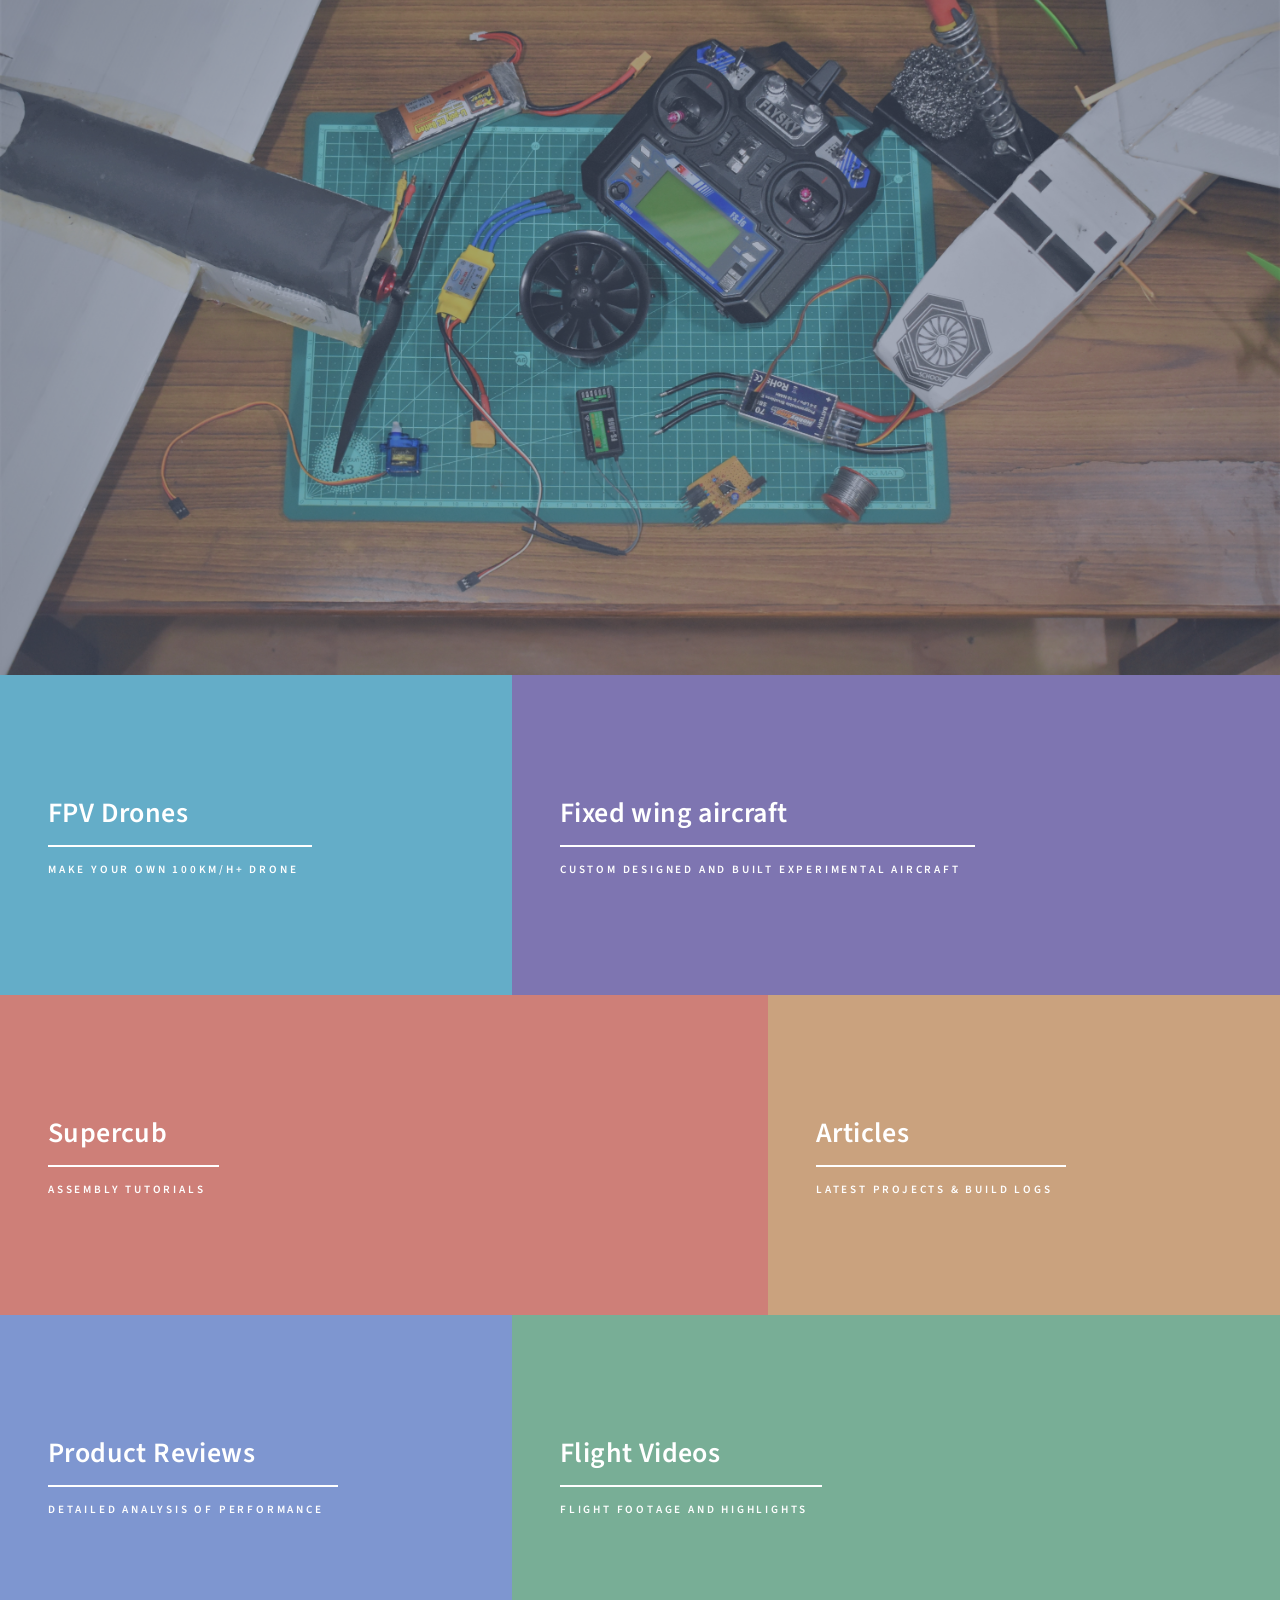
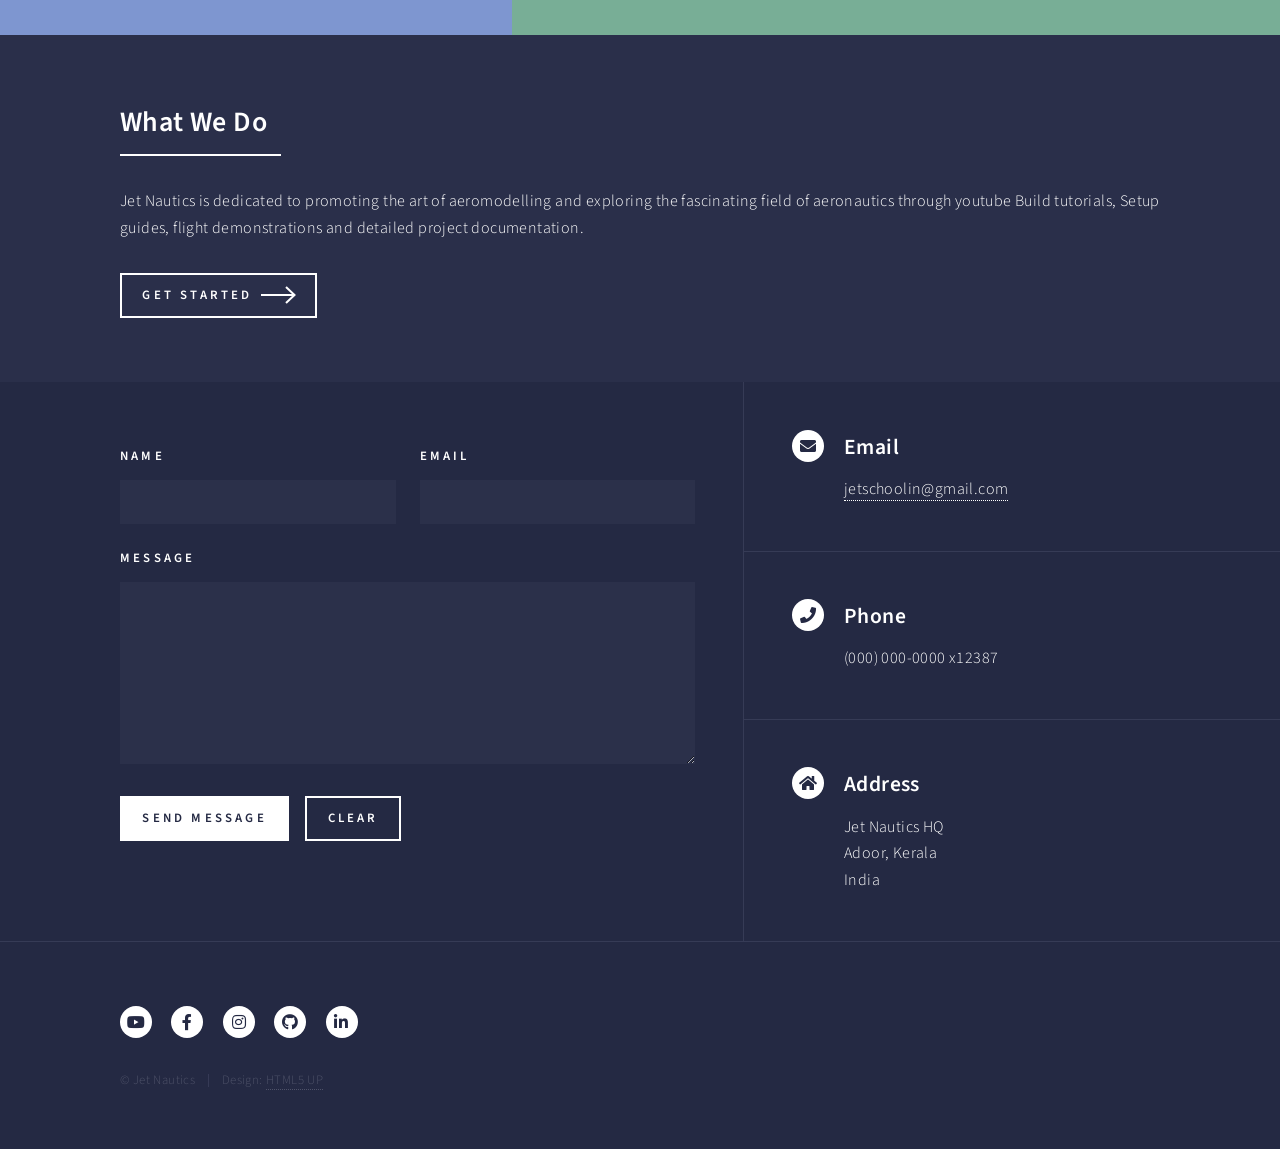
==== commit b0032b0d: "index photos" ====
--- a/index.html
+++ b/index.html
@@ -19,7 +19,7 @@
 
 				<!-- Header -->
 					<header id="header" class="alt">
-						<a href="index.html" class="logo"><strong>Forty</strong> <span>by HTML5 UP</span></a>
+						<a href="index.html" class="logo"><strong>Jet Nautics</strong> <span></span></a>
 						<nav>
 							<a href="#menu">Menu</a>
 						</nav>
@@ -43,13 +43,13 @@
 					<section id="banner" class="major">
 						<div class="inner">
 							<header class="major">
-								<h1>Hi, my name is Forty</h1>
+								<h1>Welcome to Jet Nautics</h1>
 							</header>
 							<div class="content">
-								<p>A responsive site template designed by HTML5 UP<br />
-								and released under the Creative Commons.</p>
+								<p>Learn the art of aeromodelling  <br />
+								and discover the fascinating field of aeronautics</p>
 								<ul class="actions">
-									<li><a href="#one" class="button next scrolly">Get Started</a></li>
+									<li><a href="#one" class="button next scrolly">Discover More</a></li>
 								</ul>
 							</div>
 						</div>
@@ -62,56 +62,56 @@
 							<section id="one" class="tiles">
 								<article>
 									<span class="image">
-										<img src="images/pic01.jpg" alt="" />
-									</span>
-									<header class="major">
-										<h3><a href="landing.html" class="link">Aliquam</a></h3>
-										<p>Ipsum dolor sit amet</p>
-									</header>
-								</article>
-								<article>
-									<span class="image">
-										<img src="images/pic02.jpg" alt="" />
-									</span>
-									<header class="major">
-										<h3><a href="landing.html" class="link">Tempus</a></h3>
-										<p>feugiat amet tempus</p>
-									</header>
-								</article>
-								<article>
-									<span class="image">
-										<img src="images/pic03.jpg" alt="" />
-									</span>
-									<header class="major">
-										<h3><a href="landing.html" class="link">Magna</a></h3>
-										<p>Lorem etiam nullam</p>
-									</header>
-								</article>
-								<article>
-									<span class="image">
-										<img src="images/pic04.jpg" alt="" />
-									</span>
-									<header class="major">
-										<h3><a href="landing.html" class="link">Ipsum</a></h3>
-										<p>Nisl sed aliquam</p>
-									</header>
-								</article>
-								<article>
-									<span class="image">
-										<img src="images/pic05.jpg" alt="" />
-									</span>
-									<header class="major">
-										<h3><a href="landing.html" class="link">Consequat</a></h3>
-										<p>Ipsum dolor sit amet</p>
-									</header>
-								</article>
-								<article>
-									<span class="image">
-										<img src="images/pic06.jpg" alt="" />
-									</span>
-									<header class="major">
-										<h3><a href="landing.html" class="link">Etiam</a></h3>
-										<p>Feugiat amet tempus</p>
+										<img src="images/fpvdronbuild2.jpg" alt="" />
+									</span>
+									<header class="major">
+										<h3><a href="landing.html" class="link">FPV Drones</a></h3>
+										<p> Make your own 100km/h+ drone</p>
+									</header>
+								</article>
+								<article>
+									<span class="image">
+										<img src="images/Longezbuild.jpg" alt="" />
+									</span>
+									<header class="major">
+										<h3><a href="landing.html" class="link">Fixed wing aircraft</a></h3>
+										<p>Custom designed and built experimental aircraft</p>
+									</header>
+								</article>
+								<article>
+									<span class="image">
+										<img src="images/Supercub.JPG" alt="" />
+									</span>
+									<header class="major">
+										<h3><a href="landing.html" class="link">Supercub</a></h3>
+										<p>Assembly Tutorials</p>
+									</header>
+								</article>
+								<article>
+									<span class="image">
+										<img src="images/Articles.jpg" alt="" />
+									</span>
+									<header class="major">
+										<h3><a href="landing.html" class="link">Articles</a></h3>
+										<p>Latest projects & build logs</p>
+									</header>
+								</article>
+								<article>
+									<span class="image">
+										<img src="images/Flightcontroller.JPG" alt="" />
+									</span>
+									<header class="major">
+										<h3><a href="landing.html" class="link">Product Reviews</a></h3>
+										<p>Detailed Analysis of Performance</p>
+									</header>
+								</article>
+								<article>
+									<span class="image">
+										<img src="images/Flight.jpg" alt="" />
+									</span>
+									<header class="major">
+										<h3><a href="landing.html" class="link">Flight Videos</a></h3>
+										<p>Flight footage and highlights</p>
 									</header>
 								</article>
 							</section>
@@ -120,9 +120,9 @@
 							<section id="two">
 								<div class="inner">
 									<header class="major">
-										<h2>Massa libero</h2>
-									</header>
-									<p>Nullam et orci eu lorem consequat tincidunt vivamus et sagittis libero. Mauris aliquet magna magna sed nunc rhoncus pharetra. Pellentesque condimentum sem. In efficitur ligula tate urna. Maecenas laoreet massa vel lacinia pellentesque lorem ipsum dolor. Nullam et orci eu lorem consequat tincidunt. Vivamus et sagittis libero. Mauris aliquet magna magna sed nunc rhoncus amet pharetra et feugiat tempus.</p>
+										<h2>What We Do</h2>
+									</header>
+									<p>Jet Nautics is dedicated to promoting the art of aeromodelling and exploring the fascinating field of aeronautics through youtube Build tutorials, Setup guides, flight demonstrations and detailed project documentation.</p>
 									<ul class="actions">
 										<li><a href="landing.html" class="button next">Get Started</a></li>
 									</ul>
@@ -161,7 +161,7 @@
 									<div class="contact-method">
 										<span class="icon solid alt fa-envelope"></span>
 										<h3>Email</h3>
-										<a href="#">information@untitled.tld</a>
+										<a href="mailto:jetschoolin@gmail.com">jetschoolin@gmail.com</a>
 									</div>
 								</section>
 								<section>
@@ -175,9 +175,9 @@
 									<div class="contact-method">
 										<span class="icon solid alt fa-home"></span>
 										<h3>Address</h3>
-										<span>1234 Somewhere Road #5432<br />
-										Nashville, TN 00000<br />
-										United States of America</span>
+										<span>Jet Nautics HQ<br />
+										Adoor, Kerala<br />
+										India</span>
 									</div>
 								</section>
 							</section>
@@ -188,14 +188,14 @@
 					<footer id="footer">
 						<div class="inner">
 							<ul class="icons">
-								<li><a href="#" class="icon brands alt fa-twitter"><span class="label">Twitter</span></a></li>
-								<li><a href="#" class="icon brands alt fa-facebook-f"><span class="label">Facebook</span></a></li>
-								<li><a href="#" class="icon brands alt fa-instagram"><span class="label">Instagram</span></a></li>
+								<li><a href="https://www.youtube.com/@JetNautics" class="icon brands alt fa-youtube"><span class="label">YouTube</span></a></li>
+								<li><a href="https://www.facebook.com/profile.php?id=100063732291288" class="icon brands alt fa-facebook-f"><span class="label">Facebook</span></a></li>
+								<li><a href="https://www.instagram.com/jetnautics_official/" class="icon brands alt fa-instagram"><span class="label">Instagram</span></a></li>
 								<li><a href="#" class="icon brands alt fa-github"><span class="label">GitHub</span></a></li>
-								<li><a href="#" class="icon brands alt fa-linkedin-in"><span class="label">LinkedIn</span></a></li>
+								<li><a href="https://www.linkedin.com/company/jetnautics/about/?viewAsMember=true" class="icon brands alt fa-linkedin-in"><span class="label">LinkedIn</span></a></li>
 							</ul>
 							<ul class="copyright">
-								<li>&copy; Untitled</li><li>Design: <a href="https://html5up.net">HTML5 UP</a></li>
+								<li>&copy; Jet Nautics</li><li>Design: <a href="https://html5up.net">HTML5 UP</a></li>
 							</ul>
 						</div>
 					</footer>
--- a/assets/css/main.css
+++ b/assets/css/main.css
@@ -3380,7 +3380,7 @@
 		-webkit-align-items: center;
 		-ms-align-items: center;
 		align-items: center;
-		background-image: url("../../images/banner.jpg");
+		background-image: url("../../images/channelart.jpg");
 		display: -moz-flex;
 		display: -webkit-flex;
 		display: -ms-flex;
@@ -3410,7 +3410,7 @@
 			-ms-transition-delay: 0.75s;
 			transition-delay: 0.75s;
 			pointer-events: none;
-			background-color: #242943;
+			background-color: #4c58747d;
 			content: '';
 			display: block;
 			height: 100%;
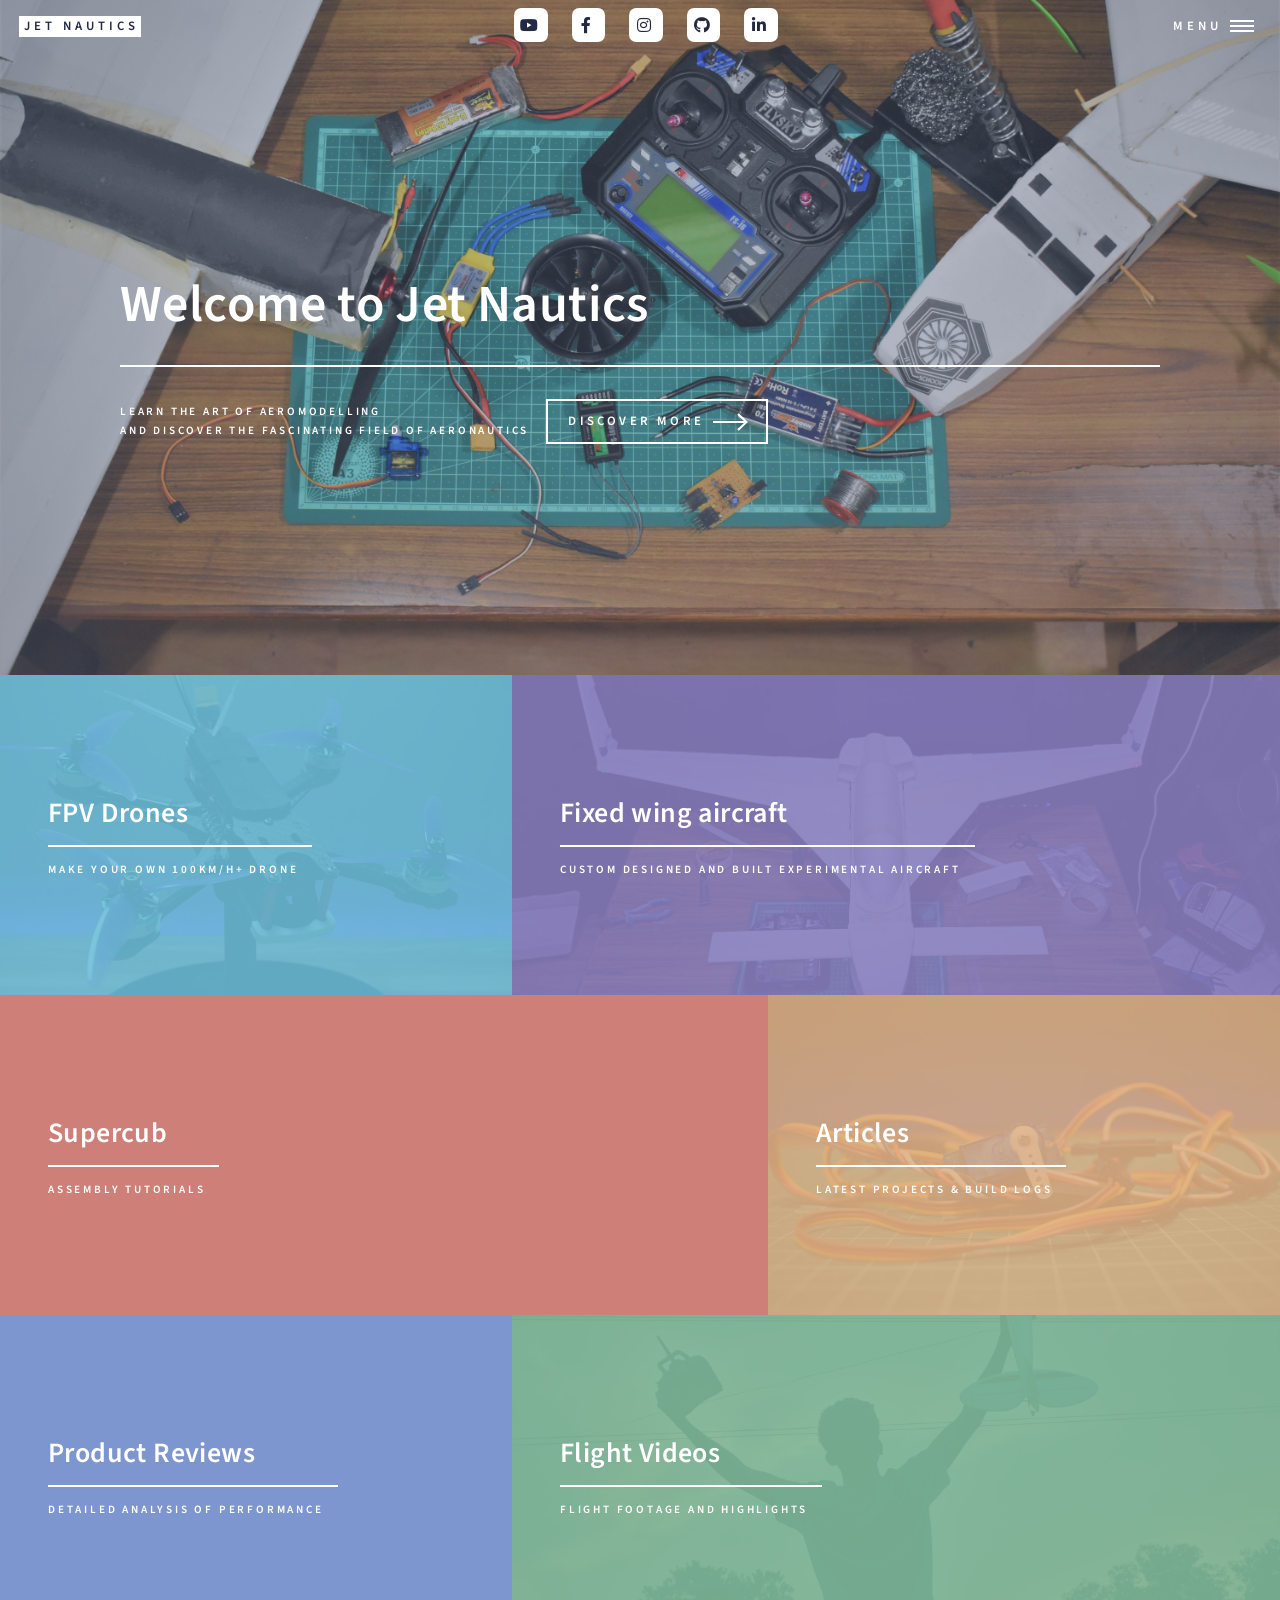
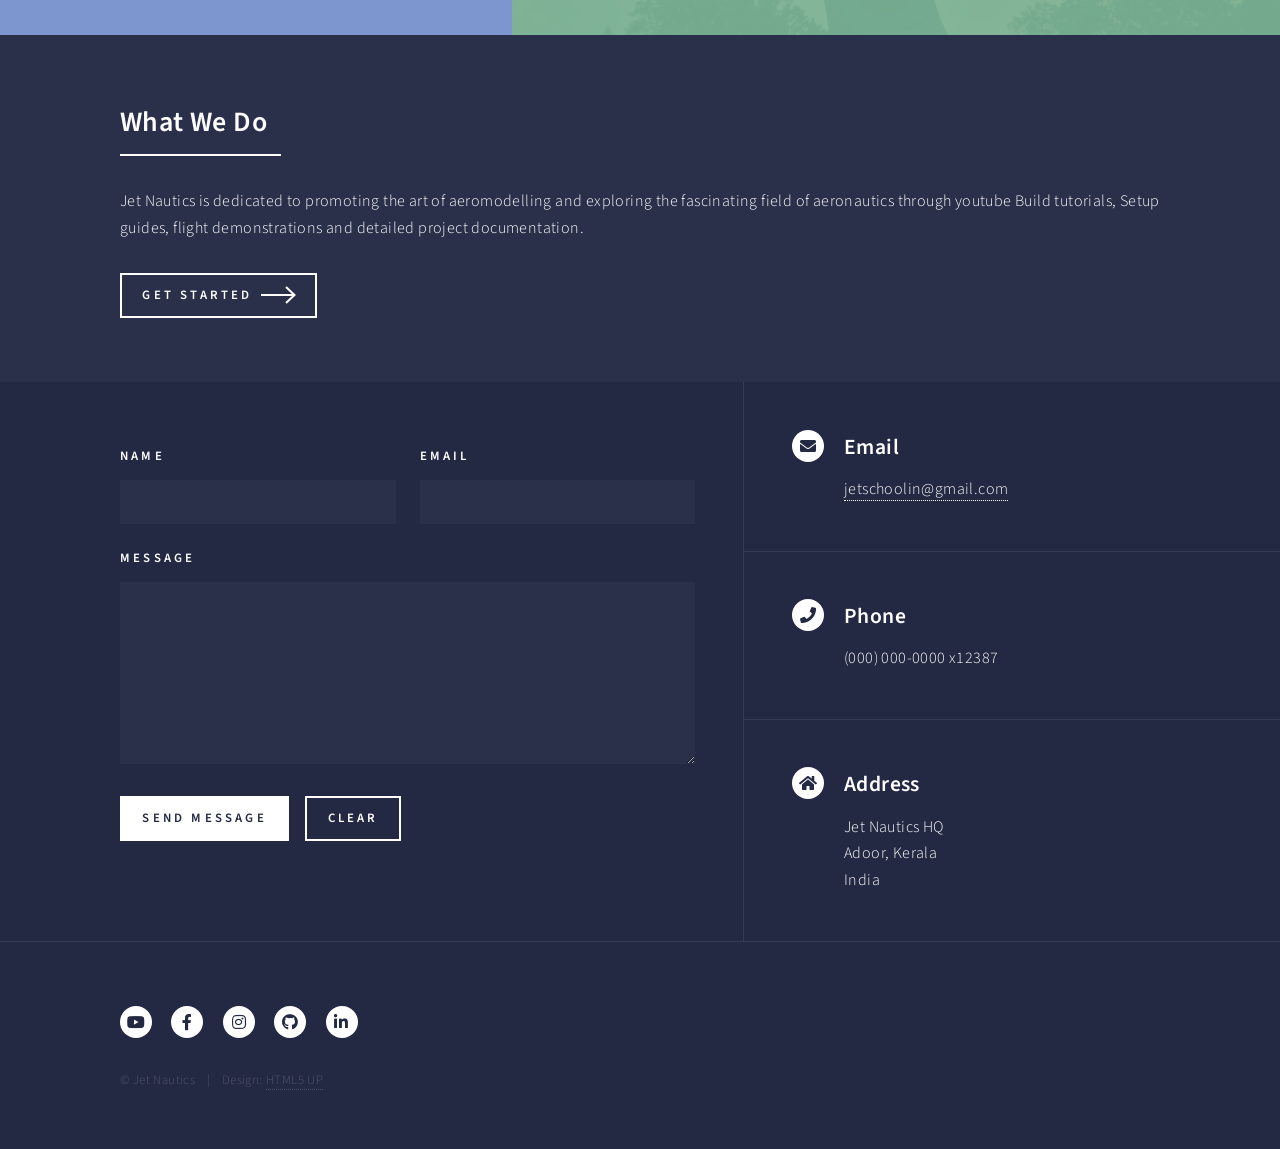
==== commit cd91aa94: "icons & mobile icons" ====
--- a/index.html
+++ b/index.html
@@ -6,7 +6,7 @@
 -->
 <html>
 	<head>
-		<title>Forty by HTML5 UP</title>
+		<title>Jet Nautics</title>
 		<meta charset="utf-8" />
 		<meta name="viewport" content="width=device-width, initial-scale=1, user-scalable=no" />
 		<link rel="stylesheet" href="assets/css/main.css" />
@@ -20,6 +20,13 @@
 				<!-- Header -->
 					<header id="header" class="alt">
 						<a href="index.html" class="logo"><strong>Jet Nautics</strong> <span></span></a>
+						<ul class="icons header-icons">
+							<li><a href="https://www.youtube.com/@JetNautics" class="icon brands alt fa-youtube"><span class="label">YouTube</span></a></li>
+							<li><a href="https://www.facebook.com/profile.php?id=100063732291288" class="icon brands alt fa-facebook-f"><span class="label">Facebook</span></a></li>
+							<li><a href="https://www.instagram.com/jetnautics_official/" class="icon brands alt fa-instagram"><span class="label">Instagram</span></a></li>
+							<li><a href="#" class="icon brands alt fa-github"><span class="label">GitHub</span></a></li>
+							<li><a href="https://www.linkedin.com/company/jetnautics/about/?viewAsMember=true" class="icon brands alt fa-linkedin-in"><span class="label">LinkedIn</span></a></li>
+						</ul>
 						<nav>
 							<a href="#menu">Menu</a>
 						</nav>
--- a/assets/css/main.css
+++ b/assets/css/main.css
@@ -2899,6 +2899,17 @@
 					width: 100% !important;
 				}
 
+				.tiles article:before,
+				.tiles article:after {
+					opacity: 0.85;
+					transition: opacity 0.2s ease;
+				}
+
+				.tiles article.mobile-overlay-off:before,
+				.tiles article.mobile-overlay-off:after {
+					opacity: 0;
+				}
+
 		}
 
 /* Contact Method */
@@ -3160,6 +3171,73 @@
 				background-color: #53e3fb;
 			}
 
+		#header .header-icons {
+			display: -moz-flex;
+			display: -webkit-flex;
+			display: -ms-flex;
+			display: flex;
+			align-items: center;
+			justify-content: center;
+			left: 50%;
+			margin: 0;
+			padding: 0;
+			position: absolute;
+			transform: translateX(-50%);
+			z-index: 2;
+		}
+
+			#header .header-icons li {
+				display: inline-block;
+				list-style: none;
+				margin: 0;
+				padding: 0 0.75em;
+			}
+
+				#header .header-icons li:last-child {
+					padding-right: 0;
+				}
+
+			#header .header-icons a.icon.alt {
+				background-color: #ffffff;
+				border: 1px solid rgba(255, 255, 255, 0.2);
+				border-radius: 0.45em;
+				display: -moz-inline-flex;
+				display: -webkit-inline-flex;
+				display: -ms-inline-flex;
+				display: inline-flex;
+				align-items: center;
+				justify-content: center;
+				height: 2.1em;
+				line-height: 1;
+				text-align: center;
+				transition: background-color 0.2s ease-in-out;
+				width: 2.1em;
+			}
+
+			#header .header-icons a.icon.alt:before {
+				background-color: transparent;
+				border-radius: 0.45em;
+				color: #242943;
+				display: -moz-flex;
+				display: -webkit-flex;
+				display: -ms-flex;
+				display: flex;
+				align-items: center;
+				justify-content: center;
+				height: 100%;
+				line-height: 1;
+				text-align: center;
+				width: 100%;
+			}
+
+			#header .header-icons a.icon.alt:hover {
+				background-color: #6fc3df;
+			}
+
+			#header .header-icons a.icon.alt:active {
+				background-color: #37a6cb;
+			}
+
 		#header nav {
 			display: -moz-flex;
 			display: -webkit-flex;
@@ -3318,8 +3396,28 @@
 			}
 
 				#header .logo {
-					padding: 0 1em;
-				}
+					padding: 0 1.25em;
+				}
+
+				#header .header-icons {
+					left: calc(50% + 3.0em);
+					max-width: 9.5em;
+					width: calc(100% - 14em);
+					transform: translateX(-50%);
+				}
+
+					#header .header-icons li {
+						padding: 0 0.35em;
+					}
+
+					#header .header-icons a.icon.alt {
+						height: 1.5em;
+						width: 1.5em;
+					}
+
+					#header .header-icons a.icon.alt:before {
+						font-size: 0.78em;
+					}
 
 				#header nav a {
 					padding: 0 0.5em;
